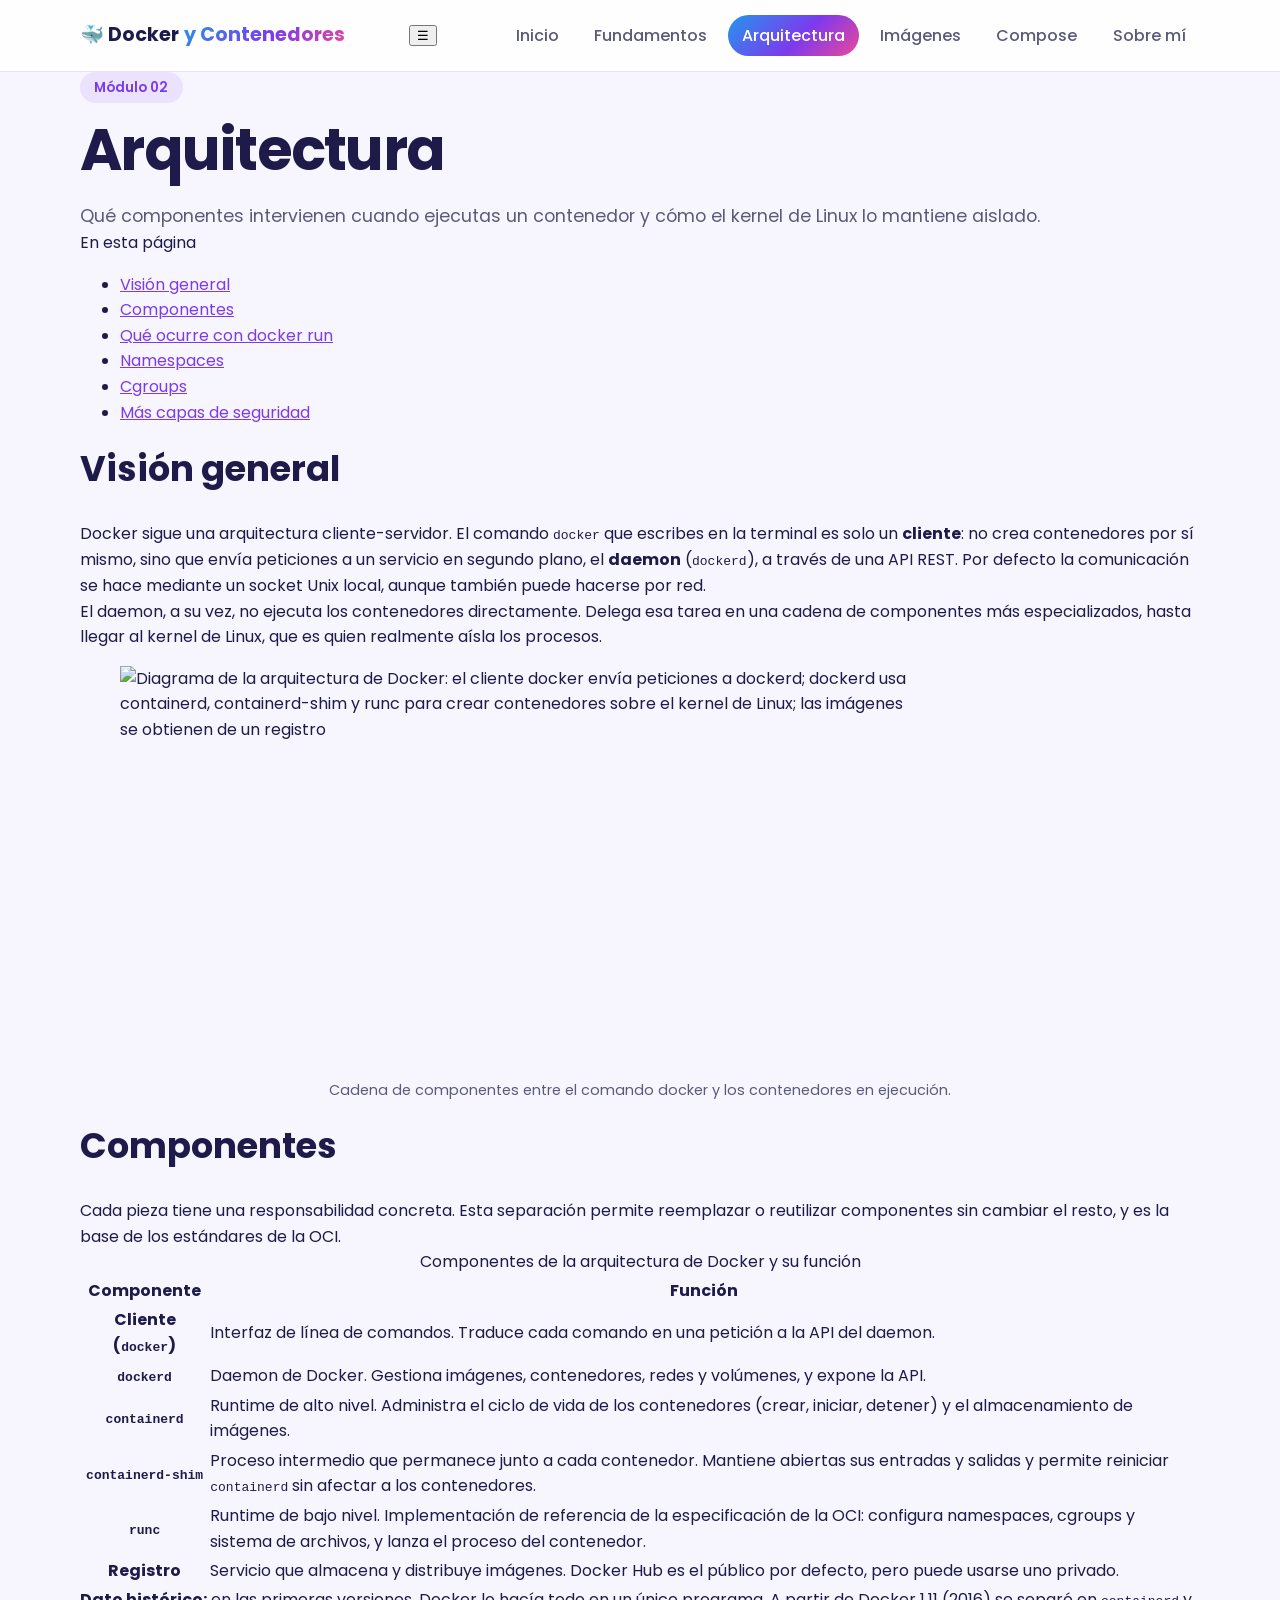
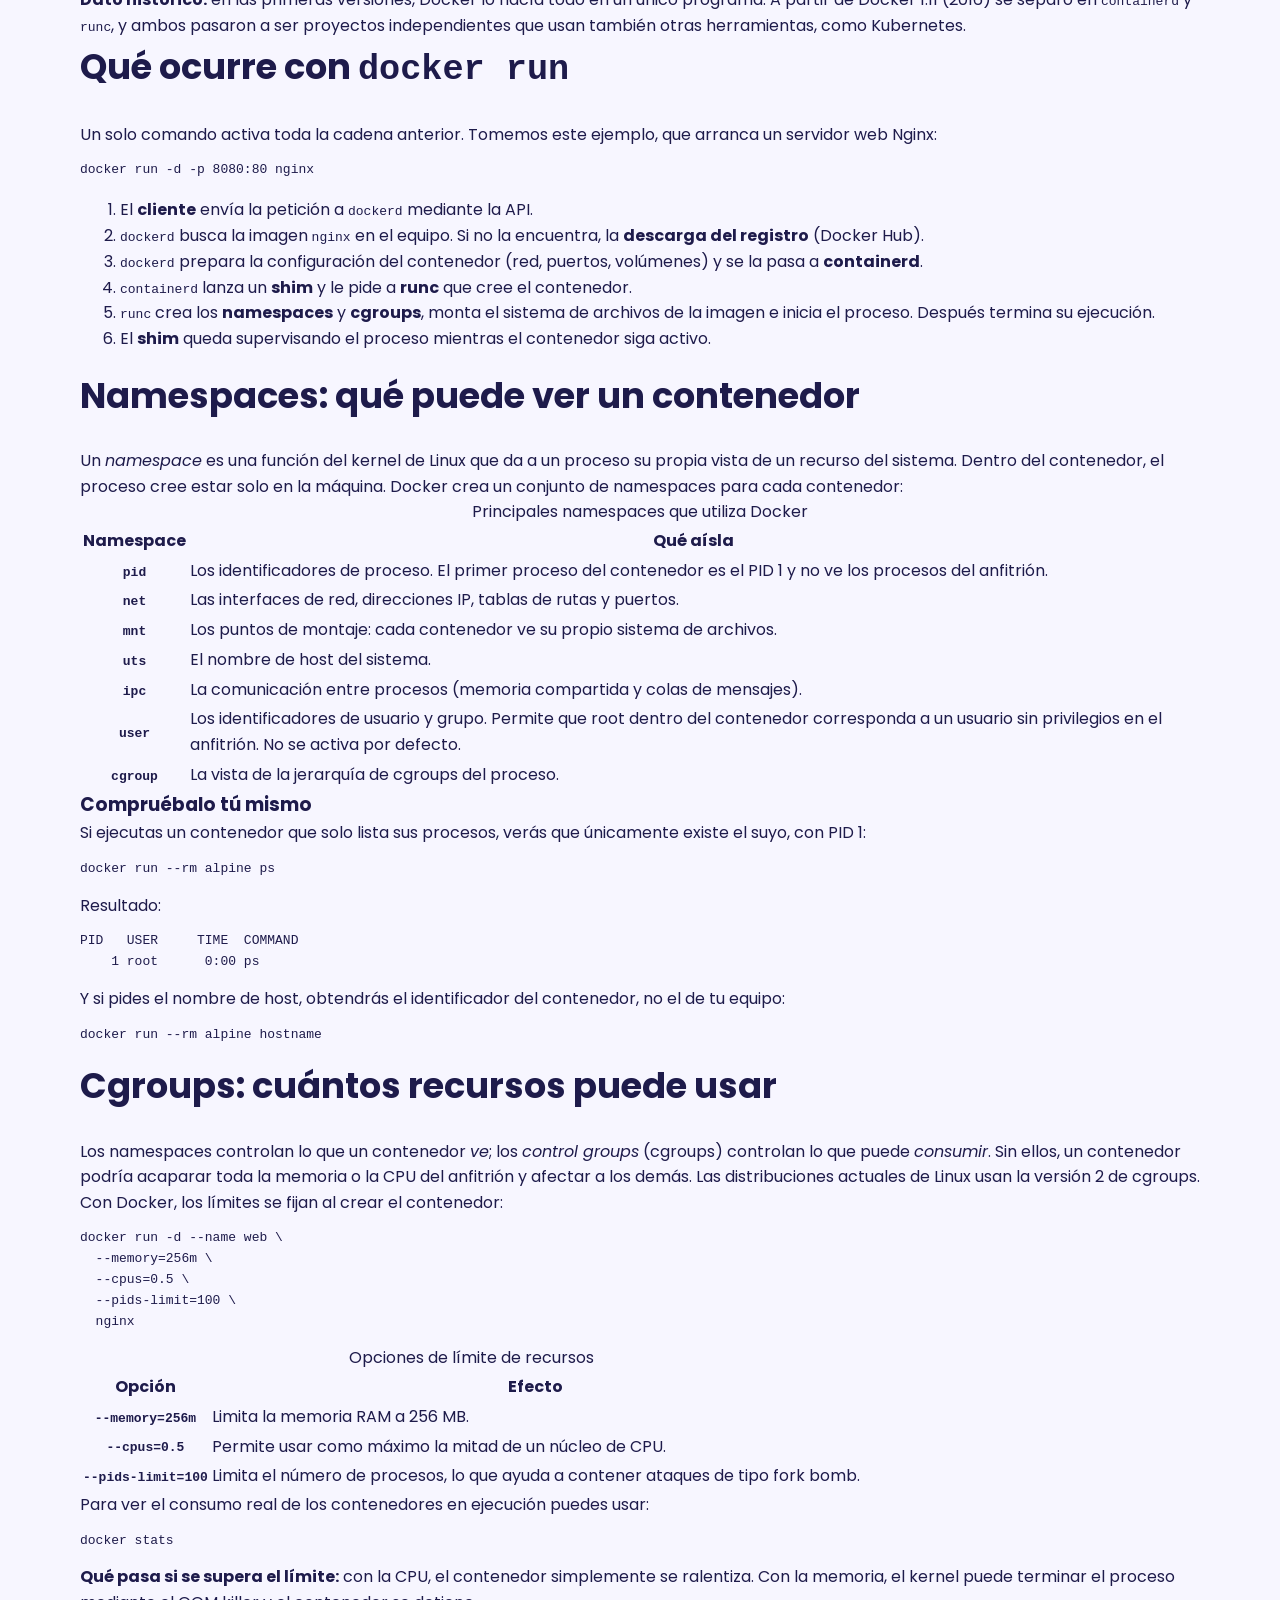
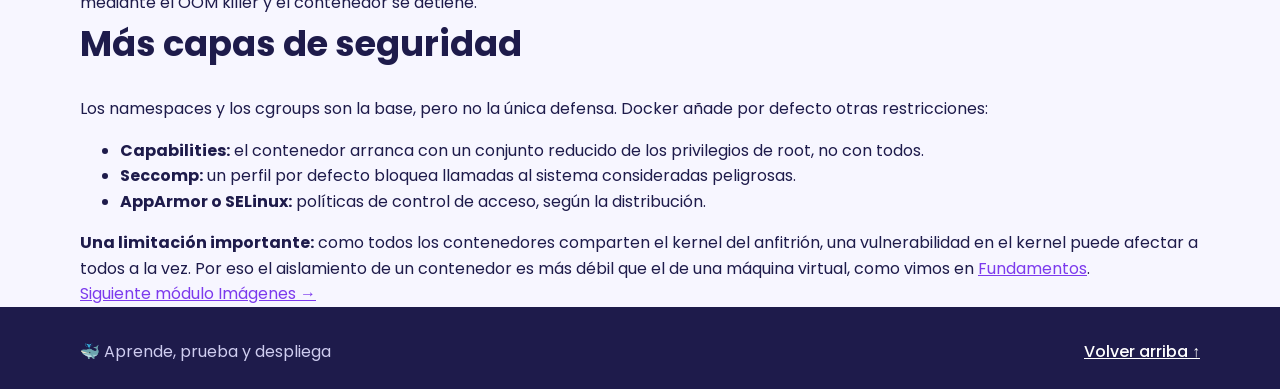
==== arquitectura.html @ 5cb53ce5 "Añadida la pagina de Arquitectura junto con su diagrama de referencia." ====
<!DOCTYPE html>
<html lang="es">
<head>
    <meta charset="UTF-8">
    <meta name="viewport" content="width=device-width, initial-scale=1.0">
    <meta name="description" content="Cómo está construido Docker: cliente, dockerd, containerd, runc, namespaces y cgroups.">
    <title>Arquitectura | Docker y Contenedores</title>
    <link rel="preconnect" href="https://fonts.googleapis.com">
    <link rel="preconnect" href="https://fonts.gstatic.com" crossorigin>
    <link href="https://fonts.googleapis.com/css2?family=Poppins:wght@400;500;600;700&display=swap" rel="stylesheet">
    <link rel="stylesheet" href="css/estilos.css">
</head>
<body>
    <a class="skip-link" href="#contenido">Saltar al contenido</a>

    <header class="site-header">
        <div class="container header-layout">
            <a class="brand" href="index.html">🐳 Docker<span>y Contenedores</span></a>
                 <button class="menu-toggle" type="button" aria-label="Abrir menú" aria-expanded="false" aria-controls="nav-principal">☰</button>
            <nav id="nav-principal" aria-label="Navegación principal">
                <ul class="nav-list">
                    <li><a href="index.html">Inicio</a></li>
                    <li><a href="fundamentos.html">Fundamentos</a></li>
                    <li><a href="arquitectura.html" class="activo" aria-current="page">Arquitectura</a></li>
                    <li><a href="imagenes.html">Imágenes</a></li>
                    <li><a href="compose.html">Compose</a></li>
                    <li><a href="creador.html">Sobre mí</a></li>
                </ul>
            </nav>
        </div>
    </header>

    <main id="contenido" class="container">
        <section class="page-intro">
            <p class="eyebrow">Módulo 02</p>
            <h1>Arquitectura</h1>
            <p class="lead">Qué componentes intervienen cuando ejecutas un contenedor y cómo el kernel de Linux lo mantiene aislado.</p>
        </section>

        <div class="page-layout">

            <aside class="toc">
                <nav aria-label="Contenido de esta página">
                    <p class="toc-titulo">En esta página</p>
                    <ul>
                        <li><a href="#vision-general">Visión general</a></li>
                        <li><a href="#componentes">Componentes</a></li>
                        <li><a href="#docker-run">Qué ocurre con docker run</a></li>
                        <li><a href="#namespaces">Namespaces</a></li>
                        <li><a href="#cgroups">Cgroups</a></li>
                        <li><a href="#mas-capas">Más capas de seguridad</a></li>
                    </ul>
                </nav>
            </aside>

            <div class="contenido-pagina">

                <section id="vision-general">
                    <h2>Visión general</h2>
                    <p>Docker sigue una arquitectura cliente-servidor. El comando <code>docker</code> que escribes en la terminal es solo un <strong>cliente</strong>: no crea contenedores por sí mismo, sino que envía peticiones a un servicio en segundo plano, el <strong>daemon</strong> (<code>dockerd</code>), a través de una API REST. Por defecto la comunicación se hace mediante un socket Unix local, aunque también puede hacerse por red.</p>
                    <p>El daemon, a su vez, no ejecuta los contenedores directamente. Delega esa tarea en una cadena de componentes más especializados, hasta llegar al kernel de Linux, que es quien realmente aísla los procesos.</p>

                    <figure class="figura">
                        <img src="img/arquitectura-docker.svg" alt="Diagrama de la arquitectura de Docker: el cliente docker envía peticiones a dockerd; dockerd usa containerd, containerd-shim y runc para crear contenedores sobre el kernel de Linux; las imágenes se obtienen de un registro" width="800" height="400">
                        <figcaption>Cadena de componentes entre el comando docker y los contenedores en ejecución.</figcaption>
                    </figure>
                </section>

                <section id="componentes">
                    <h2>Componentes</h2>
                    <p>Cada pieza tiene una responsabilidad concreta. Esta separación permite reemplazar o reutilizar componentes sin cambiar el resto, y es la base de los estándares de la OCI.</p>

                    <div class="tabla-scroll">
                        <table>
                            <caption>Componentes de la arquitectura de Docker y su función</caption>
                            <thead>
                                <tr>
                                    <th scope="col">Componente</th>
                                    <th scope="col">Función</th>
                                </tr>
                            </thead>
                            <tbody>
                                <tr>
                                    <th scope="row">Cliente (<code>docker</code>)</th>
                                    <td>Interfaz de línea de comandos. Traduce cada comando en una petición a la API del daemon.</td>
                                </tr>
                                <tr>
                                    <th scope="row"><code>dockerd</code></th>
                                    <td>Daemon de Docker. Gestiona imágenes, contenedores, redes y volúmenes, y expone la API.</td>
                                </tr>
                                <tr>
                                    <th scope="row"><code>containerd</code></th>
                                    <td>Runtime de alto nivel. Administra el ciclo de vida de los contenedores (crear, iniciar, detener) y el almacenamiento de imágenes.</td>
                                </tr>
                                <tr>
                                    <th scope="row"><code>containerd-shim</code></th>
                                    <td>Proceso intermedio que permanece junto a cada contenedor. Mantiene abiertas sus entradas y salidas y permite reiniciar <code>containerd</code> sin afectar a los contenedores.</td>
                                </tr>
                                <tr>
                                    <th scope="row"><code>runc</code></th>
                                    <td>Runtime de bajo nivel. Implementación de referencia de la especificación de la OCI: configura namespaces, cgroups y sistema de archivos, y lanza el proceso del contenedor.</td>
                                </tr>
                                <tr>
                                    <th scope="row">Registro</th>
                                    <td>Servicio que almacena y distribuye imágenes. Docker Hub es el público por defecto, pero puede usarse uno privado.</td>
                                </tr>
                            </tbody>
                        </table>
                    </div>

                    <div class="nota">
                        <strong>Dato histórico:</strong> en las primeras versiones, Docker lo hacía todo en un único programa. A partir de Docker 1.11 (2016) se separó en <code>containerd</code> y <code>runc</code>, y ambos pasaron a ser proyectos independientes que usan también otras herramientas, como Kubernetes.
                    </div>
                </section>

                <section id="docker-run">
                    <h2>Qué ocurre con <code>docker run</code></h2>
                    <p>Un solo comando activa toda la cadena anterior. Tomemos este ejemplo, que arranca un servidor web Nginx:</p>

<pre><code>docker run -d -p 8080:80 nginx</code></pre>

                    <ol class="pasos">
                        <li>El <strong>cliente</strong> envía la petición a <code>dockerd</code> mediante la API.</li>
                        <li><code>dockerd</code> busca la imagen <code>nginx</code> en el equipo. Si no la encuentra, la <strong>descarga del registro</strong> (Docker Hub).</li>
                        <li><code>dockerd</code> prepara la configuración del contenedor (red, puertos, volúmenes) y se la pasa a <strong>containerd</strong>.</li>
                        <li><code>containerd</code> lanza un <strong>shim</strong> y le pide a <strong>runc</strong> que cree el contenedor.</li>
                        <li><code>runc</code> crea los <strong>namespaces</strong> y <strong>cgroups</strong>, monta el sistema de archivos de la imagen e inicia el proceso. Después termina su ejecución.</li>
                        <li>El <strong>shim</strong> queda supervisando el proceso mientras el contenedor siga activo.</li>
                    </ol>
                </section>

                <section id="namespaces">
                    <h2>Namespaces: qué puede ver un contenedor</h2>
                    <p>Un <em>namespace</em> es una función del kernel de Linux que da a un proceso su propia vista de un recurso del sistema. Dentro del contenedor, el proceso cree estar solo en la máquina. Docker crea un conjunto de namespaces para cada contenedor:</p>

                    <div class="tabla-scroll">
                        <table>
                            <caption>Principales namespaces que utiliza Docker</caption>
                            <thead>
                                <tr>
                                    <th scope="col">Namespace</th>
                                    <th scope="col">Qué aísla</th>
                                </tr>
                            </thead>
                            <tbody>
                                <tr>
                                    <th scope="row"><code>pid</code></th>
                                    <td>Los identificadores de proceso. El primer proceso del contenedor es el PID 1 y no ve los procesos del anfitrión.</td>
                                </tr>
                                <tr>
                                    <th scope="row"><code>net</code></th>
                                    <td>Las interfaces de red, direcciones IP, tablas de rutas y puertos.</td>
                                </tr>
                                <tr>
                                    <th scope="row"><code>mnt</code></th>
                                    <td>Los puntos de montaje: cada contenedor ve su propio sistema de archivos.</td>
                                </tr>
                                <tr>
                                    <th scope="row"><code>uts</code></th>
                                    <td>El nombre de host del sistema.</td>
                                </tr>
                                <tr>
                                    <th scope="row"><code>ipc</code></th>
                                    <td>La comunicación entre procesos (memoria compartida y colas de mensajes).</td>
                                </tr>
                                <tr>
                                    <th scope="row"><code>user</code></th>
                                    <td>Los identificadores de usuario y grupo. Permite que root dentro del contenedor corresponda a un usuario sin privilegios en el anfitrión. No se activa por defecto.</td>
                                </tr>
                                <tr>
                                    <th scope="row"><code>cgroup</code></th>
                                    <td>La vista de la jerarquía de cgroups del proceso.</td>
                                </tr>
                            </tbody>
                        </table>
                    </div>

                    <h3 class="subtitulo">Compruébalo tú mismo</h3>
                    <p>Si ejecutas un contenedor que solo lista sus procesos, verás que únicamente existe el suyo, con PID 1:</p>

<pre><code>docker run --rm alpine ps</code></pre>

<p class="resultado-etiqueta">Resultado:</p>

<pre class="salida"><code>PID   USER     TIME  COMMAND
    1 root      0:00 ps</code></pre>

                    <p>Y si pides el nombre de host, obtendrás el identificador del contenedor, no el de tu equipo:</p>

<pre><code>docker run --rm alpine hostname</code></pre>
                </section>

                <section id="cgroups">
                    <h2>Cgroups: cuántos recursos puede usar</h2>
                    <p>Los namespaces controlan lo que un contenedor <em>ve</em>; los <em>control groups</em> (cgroups) controlan lo que puede <em>consumir</em>. Sin ellos, un contenedor podría acaparar toda la memoria o la CPU del anfitrión y afectar a los demás. Las distribuciones actuales de Linux usan la versión 2 de cgroups.</p>
                    <p>Con Docker, los límites se fijan al crear el contenedor:</p>

<pre><code>docker run -d --name web \
  --memory=256m \
  --cpus=0.5 \
  --pids-limit=100 \
  nginx</code></pre>

                    <div class="tabla-scroll">
                        <table>
                            <caption>Opciones de límite de recursos</caption>
                            <thead>
                                <tr>
                                    <th scope="col">Opción</th>
                                    <th scope="col">Efecto</th>
                                </tr>
                            </thead>
                            <tbody>
                                <tr>
                                    <th scope="row"><code>--memory=256m</code></th>
                                    <td>Limita la memoria RAM a 256 MB.</td>
                                </tr>
                                <tr>
                                    <th scope="row"><code>--cpus=0.5</code></th>
                                    <td>Permite usar como máximo la mitad de un núcleo de CPU.</td>
                                </tr>
                                <tr>
                                    <th scope="row"><code>--pids-limit=100</code></th>
                                    <td>Limita el número de procesos, lo que ayuda a contener ataques de tipo fork bomb.</td>
                                </tr>
                            </tbody>
                        </table>
                    </div>

                    <p>Para ver el consumo real de los contenedores en ejecución puedes usar:</p>

<pre><code>docker stats</code></pre>

                    <div class="nota">
                        <strong>Qué pasa si se supera el límite:</strong> con la CPU, el contenedor simplemente se ralentiza. Con la memoria, el kernel puede terminar el proceso mediante el OOM killer y el contenedor se detiene.
                    </div>
                </section>

                <section id="mas-capas">
                    <h2>Más capas de seguridad</h2>
                    <p>Los namespaces y los cgroups son la base, pero no la única defensa. Docker añade por defecto otras restricciones:</p>
                    <ul class="lista">
                        <li><strong>Capabilities:</strong> el contenedor arranca con un conjunto reducido de los privilegios de root, no con todos.</li>
                        <li><strong>Seccomp:</strong> un perfil por defecto bloquea llamadas al sistema consideradas peligrosas.</li>
                        <li><strong>AppArmor o SELinux:</strong> políticas de control de acceso, según la distribución.</li>
                    </ul>
                    <div class="nota">
                        <strong>Una limitación importante:</strong> como todos los contenedores comparten el kernel del anfitrión, una vulnerabilidad en el kernel puede afectar a todos a la vez. Por eso el aislamiento de un contenedor es más débil que el de una máquina virtual, como vimos en <a href="fundamentos.html#contenedores-vs-vm">Fundamentos</a>.
                    </div>
                </section>

                <a class="pagina-siguiente" href="imagenes.html">
                    <span>Siguiente módulo</span>
                    Imágenes →
                </a>

            </div>
        </div>
    </main>

    <footer class="site-footer">
        <div class="container footer-layout">
            <p>🐳 Aprende, prueba y despliega</p>
            <a href="#contenido">Volver arriba ↑</a>
        </div>
    </footer>
<script src="js/script.js" defer></script>
</body>
</html>
---- css/estilos.css ----
/* VARIABLES (paleta utlizada)*/
:root {
    --azul: #2496ED;
    --morado: #7C3AED;
    --rosa: #EC4899;
    --texto: #1e1b4b;
    --texto-suave: #5b5a7a;
    --fondo: #f7f6ff;
    --blanco: #ffffff;

    --degradado: linear-gradient(135deg, var(--azul), var(--morado) 55%, var(--rosa));
    --alto-header: 4.5rem;
}

/* ===== 2. RESET Y BASE ===== */
* {
    box-sizing: border-box;
}

body {
    margin: 0;
    padding-top: var(--alto-header);
    font-family: 'Poppins', sans-serif;
    color: var(--texto);
    background: var(--fondo);
    line-height: 1.6;
}

h1, h2, h3, p {
    margin: 0;
}

img {
    display: block;
    max-width: 100%;
    height: auto;
}

a {
    color: var(--morado);
}

/* Contenedor centrado reutilizable */
.container {
    width: min(70rem, 100% - 2rem);
    margin-inline: auto;
}

/* Enlace de accesibilidad: solo aparece al usar el teclado */
.skip-link {
    position: absolute;
    left: 1rem;
    top: -4rem;
    padding: 0.5rem 1rem;
    background: var(--texto);
    color: var(--blanco);
    border-radius: 0.5rem;
    z-index: 200;
}
.skip-link:focus {
    top: 0.5rem;
}

/* ===== 3. HEADER FIJO ===== */
.site-header {
    position: fixed;
    top: 0;
    left: 0;
    right: 0;
    height: var(--alto-header);
    background: rgba(255, 255, 255, 0.85);
    backdrop-filter: blur(10px);
    border-bottom: 1px solid rgba(124, 58, 237, 0.15);
    z-index: 100;
}

.header-layout {
    display: flex;
    justify-content: space-between;
    align-items: center;
    height: 100%;
}

.brand {
    font-weight: 700;
    font-size: 1.2rem;
    color: var(--texto);
    text-decoration: none;
}
.brand span {
    margin-left: 0.3rem;
    background: var(--degradado);
    -webkit-background-clip: text;
    background-clip: text;
    color: transparent;
}

/* ===== 4. NAVEGACIÓN ===== */
.nav-list {
    display: flex;
    gap: 0.4rem;
    margin: 0;
    padding: 0;
    list-style: none;
}

.nav-list a {
    display: block;
    padding: 0.5rem 0.9rem;
    border-radius: 2rem;
    color: var(--texto-suave);
    font-weight: 500;
    text-decoration: none;
    transition: background 0.2s, color 0.2s;
}

.nav-list a:hover {
    background: rgba(124, 58, 237, 0.1);
    color: var(--morado);
}

/* Página actual */
.nav-list a.activo {
    background: var(--degradado);
    color: var(--blanco);
}

/* Foco visible para quien navega con teclado */
a:focus-visible {
    outline: 3px solid var(--azul);
    outline-offset: 3px;
}
/* ===== 5. HERO ===== */
.hero {
    display: flex;
    flex-wrap: wrap;
    align-items: center;
    gap: 3rem;
    padding-block: 4rem;
}

.hero > div {
    flex: 1 1 22rem;
}

.hero figure {
    flex: 1 1 24rem;
    margin: 0;
}

.hero img {
    width: 100%;
    border-radius: 1.5rem;
    box-shadow: 0 1.5rem 3rem rgba(124, 58, 237, 0.25);
}

figcaption {
    margin-top: 0.8rem;
    font-size: 0.9rem;
    color: var(--texto-suave);
    text-align: center;
}

.eyebrow {
    display: inline-block;
    margin-bottom: 1rem;
    padding: 0.3rem 0.9rem;
    border-radius: 2rem;
    background: rgba(124, 58, 237, 0.1);
    color: var(--morado);
    font-size: 0.85rem;
    font-weight: 600;
}

h1 {
    font-size: clamp(2.2rem, 5vw, 3.6rem);
    line-height: 1.1;
    letter-spacing: -0.03em;
}

.lead {
    margin-top: 1.2rem;
    font-size: 1.1rem;
    color: var(--texto-suave);
}

/* ===== 6. BOTÓN ===== */
.button {
    display: inline-block;
    margin-top: 2rem;
    padding: 0.9rem 1.8rem;
    border-radius: 3rem;
    background: var(--degradado);
    color: var(--blanco);
    font-weight: 600;
    text-decoration: none;
    box-shadow: 0 0.6rem 1.5rem rgba(124, 58, 237, 0.35);
    transition: transform 0.2s, box-shadow 0.2s;
}

.button:hover {
    transform: translateY(-3px);
    box-shadow: 0 1rem 2rem rgba(124, 58, 237, 0.45);
}

/* ===== 7. TARJETAS ===== */
main > section + section {
    padding-bottom: 4rem;
}

h2 {
    font-size: clamp(1.6rem, 3vw, 2.2rem);
    margin-bottom: 1.5rem;
}

.card-list {
    display: flex;
    flex-wrap: wrap;
    gap: 1.5rem;
}

.card {
    flex: 1 1 15rem;
    padding: 1.8rem;
    background: var(--blanco);
    border-radius: 1.2rem;
    border-top: 5px solid var(--azul);
    box-shadow: 0 0.5rem 1.5rem rgba(30, 27, 75, 0.08);
    transition: transform 0.2s, box-shadow 0.2s;
}

.card:nth-child(2) { border-top-color: var(--morado); }
.card:nth-child(3) { border-top-color: var(--rosa); }

.card:hover {
    transform: translateY(-6px);
    box-shadow: 0 1rem 2rem rgba(30, 27, 75, 0.15);
}

.card h3 {
    margin-bottom: 0.6rem;
    font-size: 1.3rem;
}

.card p {
    margin-bottom: 1rem;
    color: var(--texto-suave);
}

.card a {
    font-weight: 600;
    text-decoration: none;
}

.card a:hover {
    text-decoration: underline;
}

/* ===== 8. FOOTER ===== */
.site-footer {
    padding-block: 2rem;
    background: var(--texto);
    color: #cfcdf0;
}

.footer-layout {
    display: flex;
    flex-wrap: wrap;
    justify-content: space-between;
    align-items: center;
    gap: 1rem;
}

.site-footer a {
    color: var(--blanco);
    font-weight: 500;
}
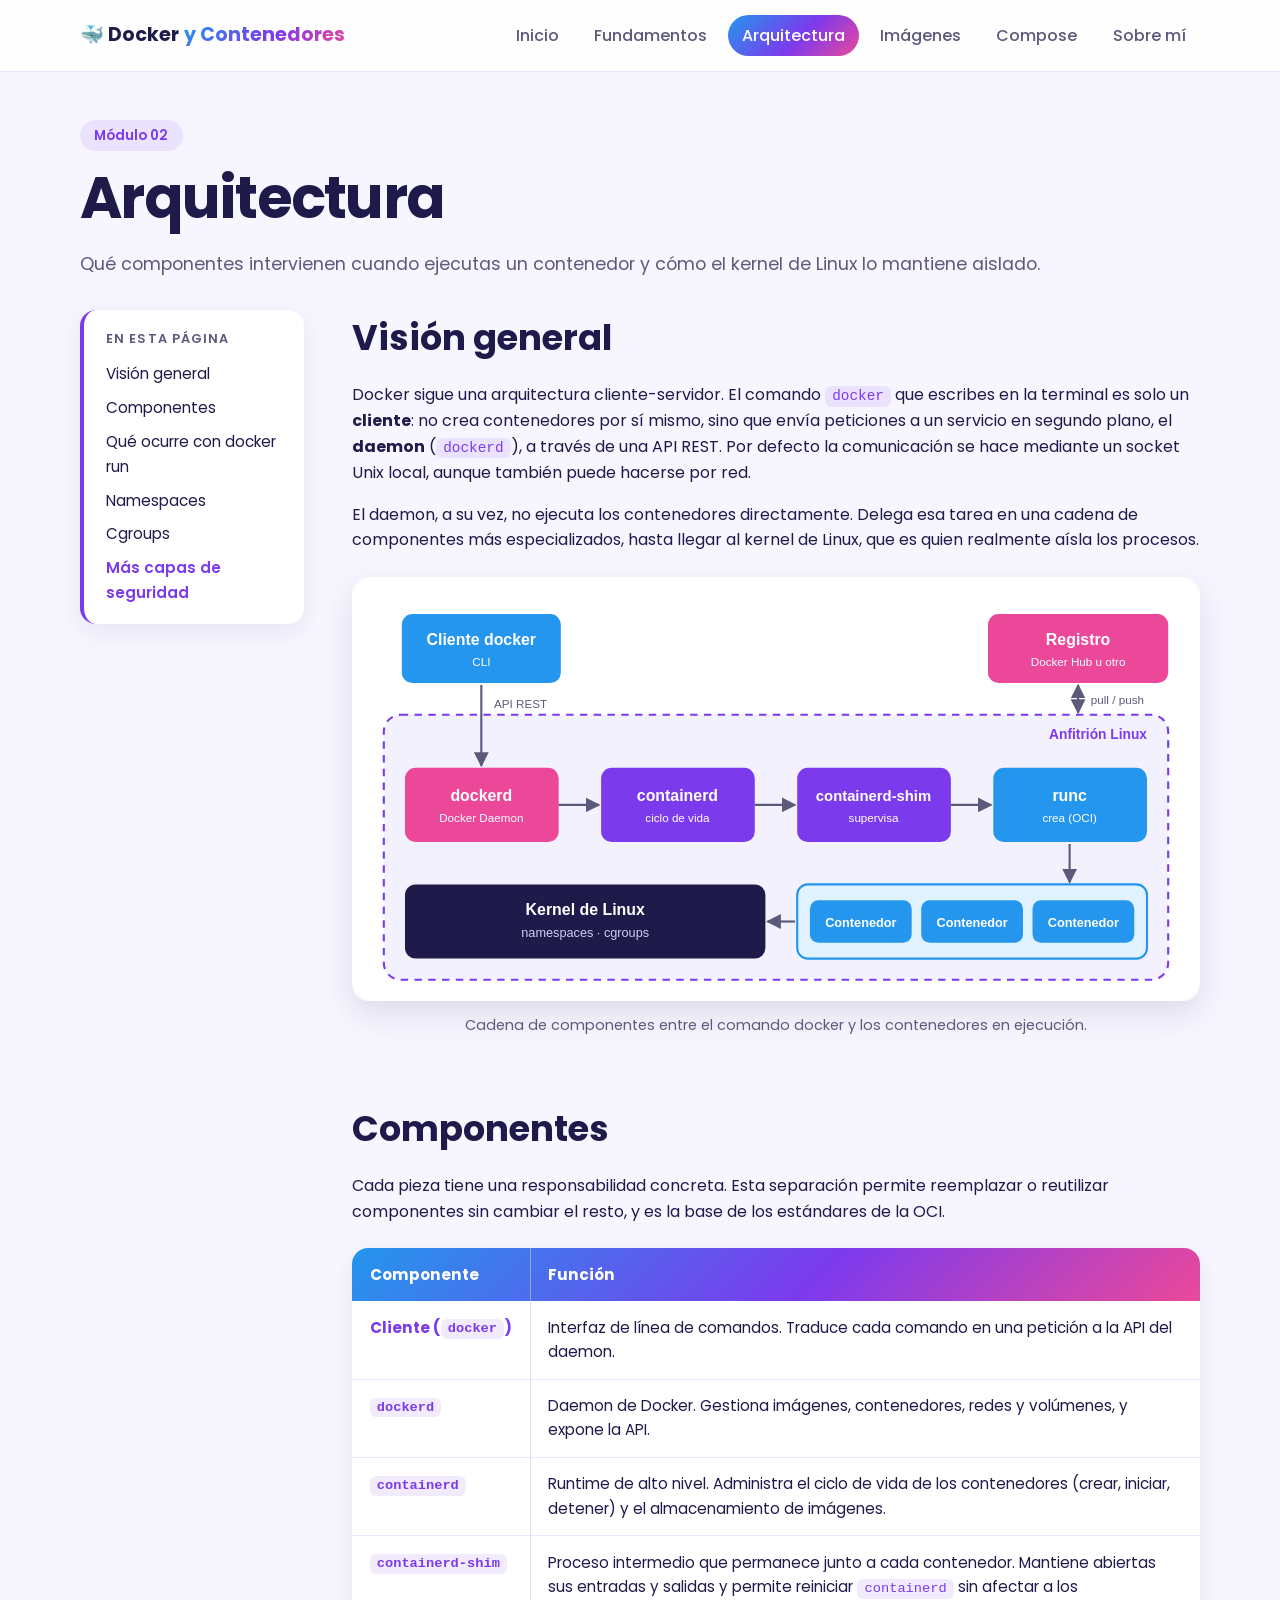
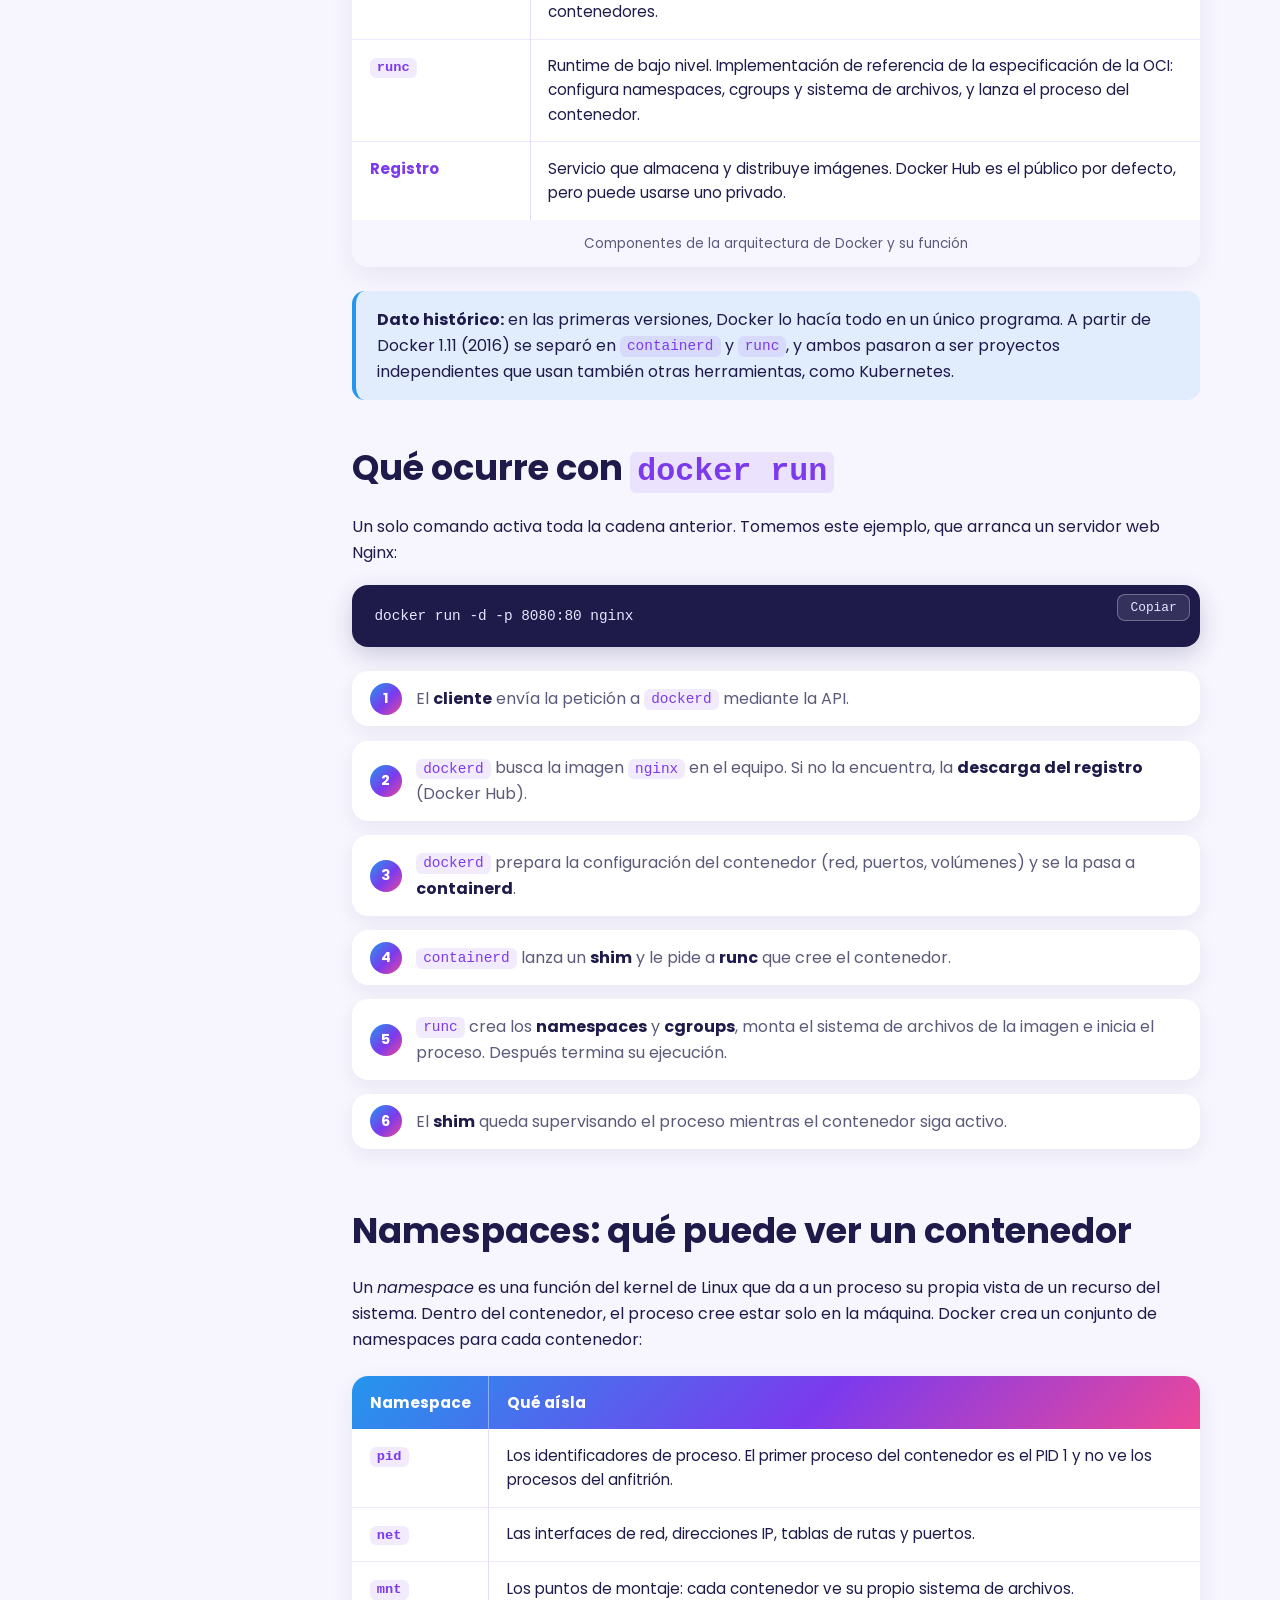
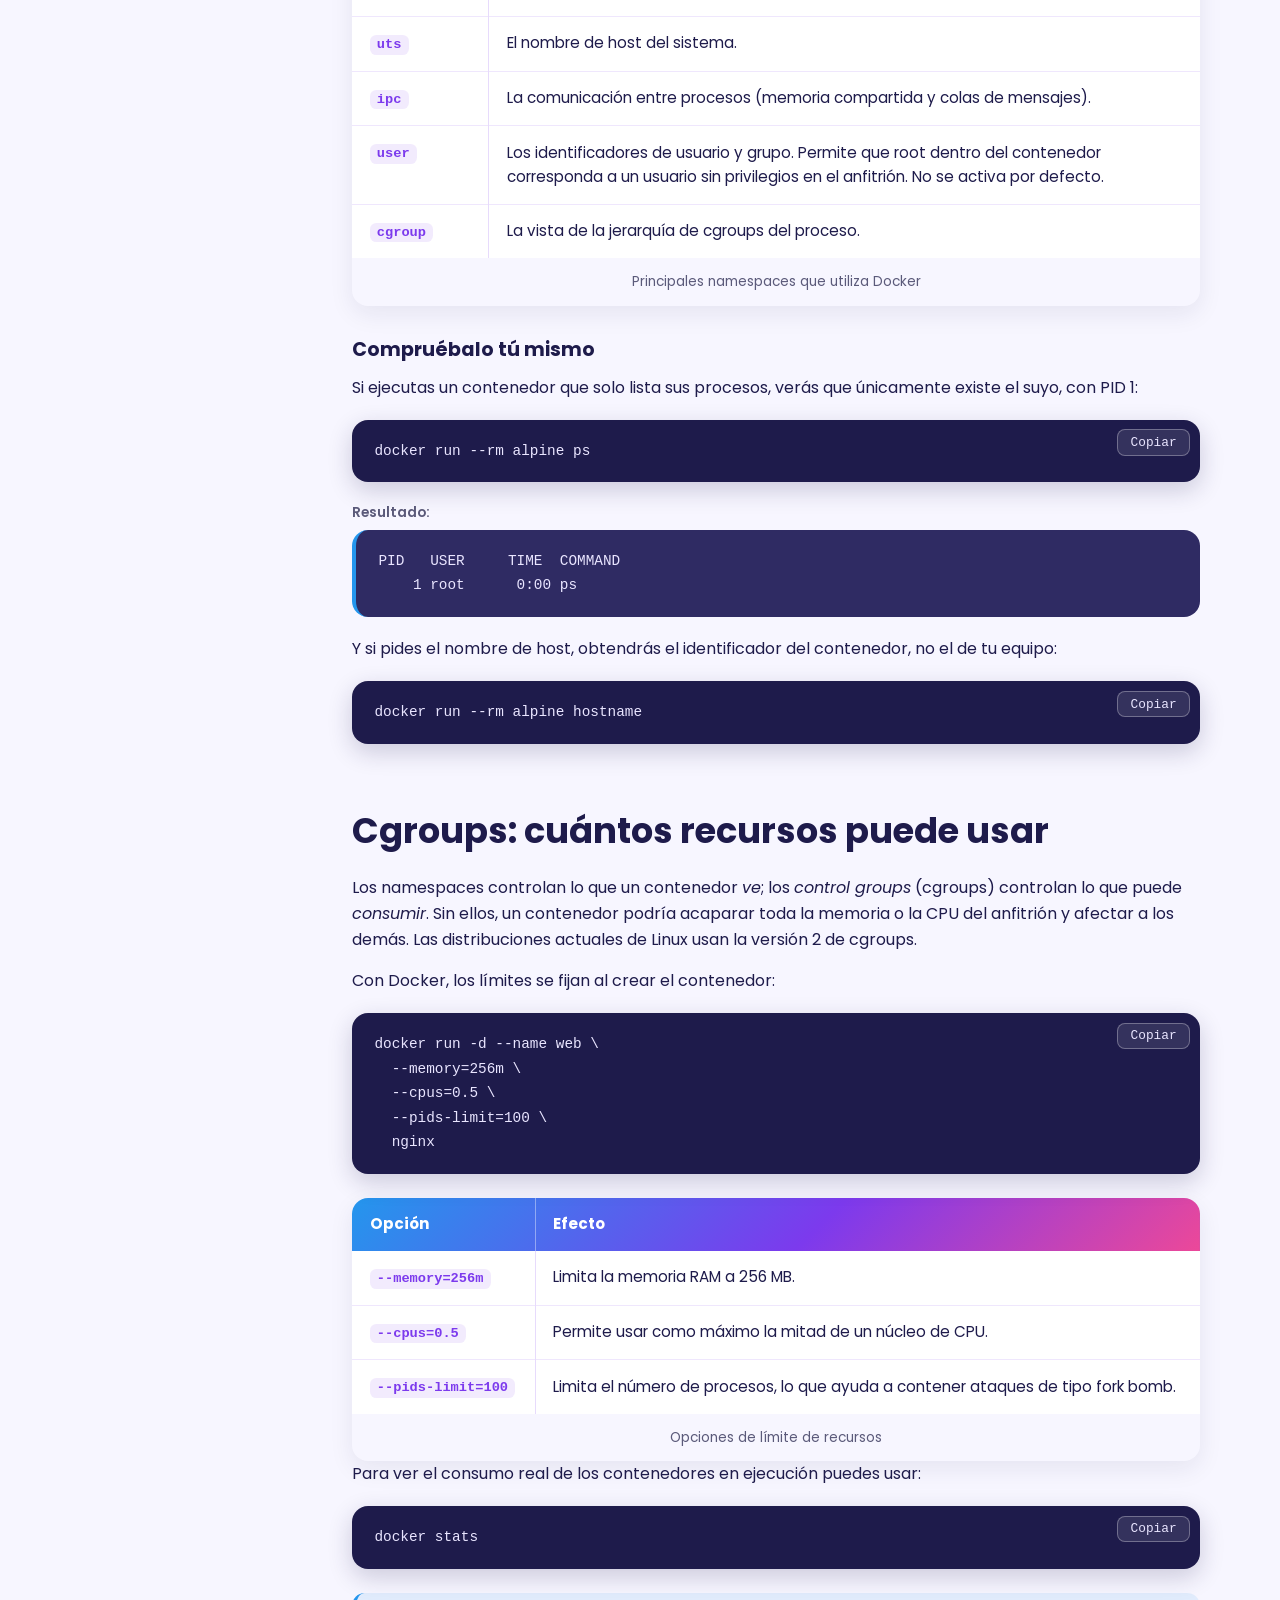
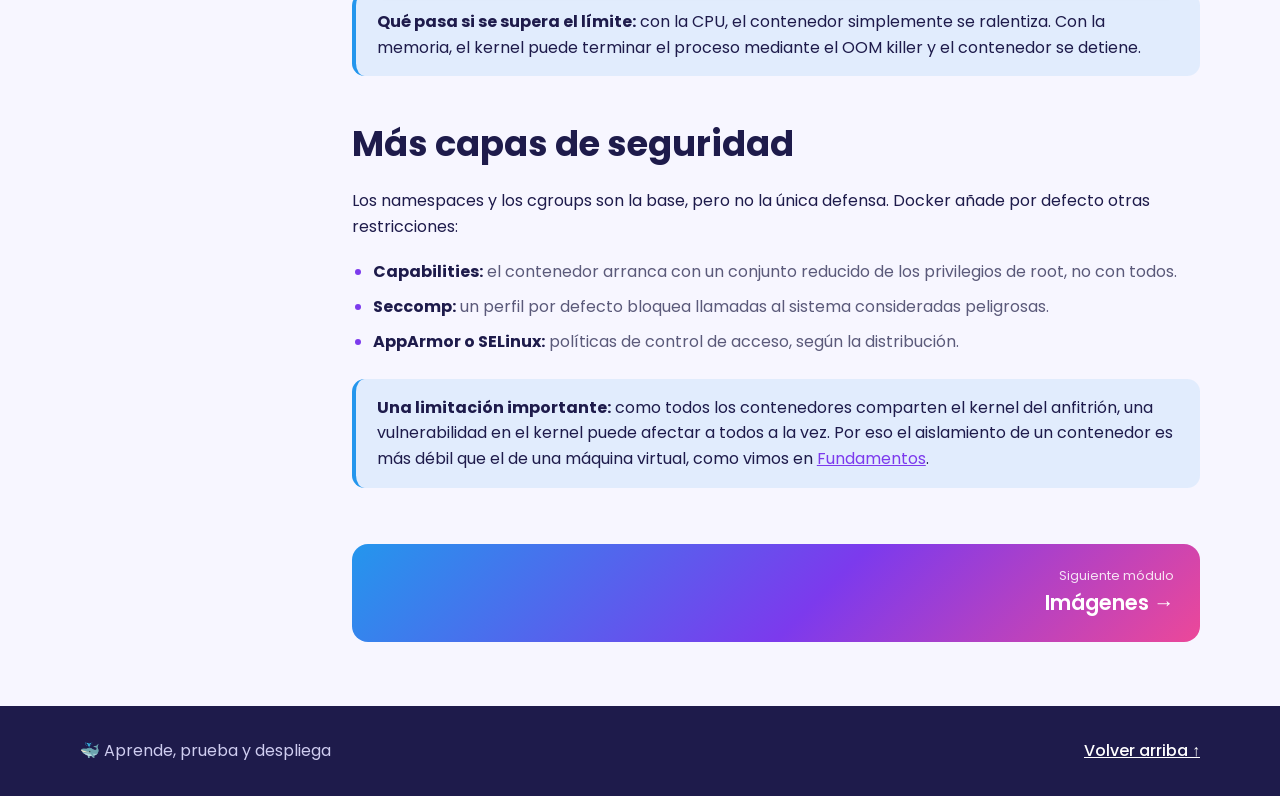
==== commit ba64c34a: "Formateado arquitectura.html" ====
--- a/arquitectura.html
+++ b/arquitectura.html
@@ -1,22 +1,26 @@
 <!DOCTYPE html>
 <html lang="es">
+
 <head>
     <meta charset="UTF-8">
     <meta name="viewport" content="width=device-width, initial-scale=1.0">
-    <meta name="description" content="Cómo está construido Docker: cliente, dockerd, containerd, runc, namespaces y cgroups.">
+    <meta name="description"
+        content="Cómo está construido Docker: cliente, dockerd, containerd, runc, namespaces y cgroups.">
     <title>Arquitectura | Docker y Contenedores</title>
     <link rel="preconnect" href="https://fonts.googleapis.com">
     <link rel="preconnect" href="https://fonts.gstatic.com" crossorigin>
     <link href="https://fonts.googleapis.com/css2?family=Poppins:wght@400;500;600;700&display=swap" rel="stylesheet">
     <link rel="stylesheet" href="css/estilos.css">
 </head>
+
 <body>
     <a class="skip-link" href="#contenido">Saltar al contenido</a>
 
     <header class="site-header">
         <div class="container header-layout">
             <a class="brand" href="index.html">🐳 Docker<span>y Contenedores</span></a>
-                 <button class="menu-toggle" type="button" aria-label="Abrir menú" aria-expanded="false" aria-controls="nav-principal">☰</button>
+            <button class="menu-toggle" type="button" aria-label="Abrir menú" aria-expanded="false"
+                aria-controls="nav-principal">☰</button>
             <nav id="nav-principal" aria-label="Navegación principal">
                 <ul class="nav-list">
                     <li><a href="index.html">Inicio</a></li>
@@ -34,7 +38,8 @@
         <section class="page-intro">
             <p class="eyebrow">Módulo 02</p>
             <h1>Arquitectura</h1>
-            <p class="lead">Qué componentes intervienen cuando ejecutas un contenedor y cómo el kernel de Linux lo mantiene aislado.</p>
+            <p class="lead">Qué componentes intervienen cuando ejecutas un contenedor y cómo el kernel de Linux lo
+                mantiene aislado.</p>
         </section>
 
         <div class="page-layout">
@@ -57,18 +62,28 @@
 
                 <section id="vision-general">
                     <h2>Visión general</h2>
-                    <p>Docker sigue una arquitectura cliente-servidor. El comando <code>docker</code> que escribes en la terminal es solo un <strong>cliente</strong>: no crea contenedores por sí mismo, sino que envía peticiones a un servicio en segundo plano, el <strong>daemon</strong> (<code>dockerd</code>), a través de una API REST. Por defecto la comunicación se hace mediante un socket Unix local, aunque también puede hacerse por red.</p>
-                    <p>El daemon, a su vez, no ejecuta los contenedores directamente. Delega esa tarea en una cadena de componentes más especializados, hasta llegar al kernel de Linux, que es quien realmente aísla los procesos.</p>
+                    <p>Docker sigue una arquitectura cliente-servidor. El comando <code>docker</code> que escribes en la
+                        terminal es solo un <strong>cliente</strong>: no crea contenedores por sí mismo, sino que envía
+                        peticiones a un servicio en segundo plano, el <strong>daemon</strong> (<code>dockerd</code>), a
+                        través de una API REST. Por defecto la comunicación se hace mediante un socket Unix local,
+                        aunque también puede hacerse por red.</p>
+                    <p>El daemon, a su vez, no ejecuta los contenedores directamente. Delega esa tarea en una cadena de
+                        componentes más especializados, hasta llegar al kernel de Linux, que es quien realmente aísla
+                        los procesos.</p>
 
                     <figure class="figura">
-                        <img src="img/arquitectura-docker.svg" alt="Diagrama de la arquitectura de Docker: el cliente docker envía peticiones a dockerd; dockerd usa containerd, containerd-shim y runc para crear contenedores sobre el kernel de Linux; las imágenes se obtienen de un registro" width="800" height="400">
-                        <figcaption>Cadena de componentes entre el comando docker y los contenedores en ejecución.</figcaption>
+                        <img src="img/arquitectura-docker.svg"
+                            alt="Diagrama de la arquitectura de Docker: el cliente docker envía peticiones a dockerd; dockerd usa containerd, containerd-shim y runc para crear contenedores sobre el kernel de Linux; las imágenes se obtienen de un registro"
+                            width="800" height="400">
+                        <figcaption>Cadena de componentes entre el comando docker y los contenedores en ejecución.
+                        </figcaption>
                     </figure>
                 </section>
 
                 <section id="componentes">
                     <h2>Componentes</h2>
-                    <p>Cada pieza tiene una responsabilidad concreta. Esta separación permite reemplazar o reutilizar componentes sin cambiar el resto, y es la base de los estándares de la OCI.</p>
+                    <p>Cada pieza tiene una responsabilidad concreta. Esta separación permite reemplazar o reutilizar
+                        componentes sin cambiar el resto, y es la base de los estándares de la OCI.</p>
 
                     <div class="tabla-scroll">
                         <table>
@@ -82,56 +97,75 @@
                             <tbody>
                                 <tr>
                                     <th scope="row">Cliente (<code>docker</code>)</th>
-                                    <td>Interfaz de línea de comandos. Traduce cada comando en una petición a la API del daemon.</td>
+                                    <td>Interfaz de línea de comandos. Traduce cada comando en una petición a la API del
+                                        daemon.</td>
                                 </tr>
                                 <tr>
                                     <th scope="row"><code>dockerd</code></th>
-                                    <td>Daemon de Docker. Gestiona imágenes, contenedores, redes y volúmenes, y expone la API.</td>
+                                    <td>Daemon de Docker. Gestiona imágenes, contenedores, redes y volúmenes, y expone
+                                        la API.</td>
                                 </tr>
                                 <tr>
                                     <th scope="row"><code>containerd</code></th>
-                                    <td>Runtime de alto nivel. Administra el ciclo de vida de los contenedores (crear, iniciar, detener) y el almacenamiento de imágenes.</td>
+                                    <td>Runtime de alto nivel. Administra el ciclo de vida de los contenedores (crear,
+                                        iniciar, detener) y el almacenamiento de imágenes.</td>
                                 </tr>
                                 <tr>
                                     <th scope="row"><code>containerd-shim</code></th>
-                                    <td>Proceso intermedio que permanece junto a cada contenedor. Mantiene abiertas sus entradas y salidas y permite reiniciar <code>containerd</code> sin afectar a los contenedores.</td>
+                                    <td>Proceso intermedio que permanece junto a cada contenedor. Mantiene abiertas sus
+                                        entradas y salidas y permite reiniciar <code>containerd</code> sin afectar a los
+                                        contenedores.</td>
                                 </tr>
                                 <tr>
                                     <th scope="row"><code>runc</code></th>
-                                    <td>Runtime de bajo nivel. Implementación de referencia de la especificación de la OCI: configura namespaces, cgroups y sistema de archivos, y lanza el proceso del contenedor.</td>
+                                    <td>Runtime de bajo nivel. Implementación de referencia de la especificación de la
+                                        OCI: configura namespaces, cgroups y sistema de archivos, y lanza el proceso del
+                                        contenedor.</td>
                                 </tr>
                                 <tr>
                                     <th scope="row">Registro</th>
-                                    <td>Servicio que almacena y distribuye imágenes. Docker Hub es el público por defecto, pero puede usarse uno privado.</td>
+                                    <td>Servicio que almacena y distribuye imágenes. Docker Hub es el público por
+                                        defecto, pero puede usarse uno privado.</td>
                                 </tr>
                             </tbody>
                         </table>
                     </div>
 
                     <div class="nota">
-                        <strong>Dato histórico:</strong> en las primeras versiones, Docker lo hacía todo en un único programa. A partir de Docker 1.11 (2016) se separó en <code>containerd</code> y <code>runc</code>, y ambos pasaron a ser proyectos independientes que usan también otras herramientas, como Kubernetes.
+                        <strong>Dato histórico:</strong> en las primeras versiones, Docker lo hacía todo en un único
+                        programa. A partir de Docker 1.11 (2016) se separó en <code>containerd</code> y
+                        <code>runc</code>, y ambos pasaron a ser proyectos independientes que usan también otras
+                        herramientas, como Kubernetes.
                     </div>
                 </section>
 
                 <section id="docker-run">
                     <h2>Qué ocurre con <code>docker run</code></h2>
-                    <p>Un solo comando activa toda la cadena anterior. Tomemos este ejemplo, que arranca un servidor web Nginx:</p>
-
-<pre><code>docker run -d -p 8080:80 nginx</code></pre>
+                    <p>Un solo comando activa toda la cadena anterior. Tomemos este ejemplo, que arranca un servidor web
+                        Nginx:</p>
+
+                    <pre><code>docker run -d -p 8080:80 nginx</code></pre>
 
                     <ol class="pasos">
                         <li>El <strong>cliente</strong> envía la petición a <code>dockerd</code> mediante la API.</li>
-                        <li><code>dockerd</code> busca la imagen <code>nginx</code> en el equipo. Si no la encuentra, la <strong>descarga del registro</strong> (Docker Hub).</li>
-                        <li><code>dockerd</code> prepara la configuración del contenedor (red, puertos, volúmenes) y se la pasa a <strong>containerd</strong>.</li>
-                        <li><code>containerd</code> lanza un <strong>shim</strong> y le pide a <strong>runc</strong> que cree el contenedor.</li>
-                        <li><code>runc</code> crea los <strong>namespaces</strong> y <strong>cgroups</strong>, monta el sistema de archivos de la imagen e inicia el proceso. Después termina su ejecución.</li>
-                        <li>El <strong>shim</strong> queda supervisando el proceso mientras el contenedor siga activo.</li>
+                        <li><code>dockerd</code> busca la imagen <code>nginx</code> en el equipo. Si no la encuentra, la
+                            <strong>descarga del registro</strong> (Docker Hub).</li>
+                        <li><code>dockerd</code> prepara la configuración del contenedor (red, puertos, volúmenes) y se
+                            la pasa a <strong>containerd</strong>.</li>
+                        <li><code>containerd</code> lanza un <strong>shim</strong> y le pide a <strong>runc</strong> que
+                            cree el contenedor.</li>
+                        <li><code>runc</code> crea los <strong>namespaces</strong> y <strong>cgroups</strong>, monta el
+                            sistema de archivos de la imagen e inicia el proceso. Después termina su ejecución.</li>
+                        <li>El <strong>shim</strong> queda supervisando el proceso mientras el contenedor siga activo.
+                        </li>
                     </ol>
                 </section>
 
                 <section id="namespaces">
                     <h2>Namespaces: qué puede ver un contenedor</h2>
-                    <p>Un <em>namespace</em> es una función del kernel de Linux que da a un proceso su propia vista de un recurso del sistema. Dentro del contenedor, el proceso cree estar solo en la máquina. Docker crea un conjunto de namespaces para cada contenedor:</p>
+                    <p>Un <em>namespace</em> es una función del kernel de Linux que da a un proceso su propia vista de
+                        un recurso del sistema. Dentro del contenedor, el proceso cree estar solo en la máquina. Docker
+                        crea un conjunto de namespaces para cada contenedor:</p>
 
                     <div class="tabla-scroll">
                         <table>
@@ -145,7 +179,8 @@
                             <tbody>
                                 <tr>
                                     <th scope="row"><code>pid</code></th>
-                                    <td>Los identificadores de proceso. El primer proceso del contenedor es el PID 1 y no ve los procesos del anfitrión.</td>
+                                    <td>Los identificadores de proceso. El primer proceso del contenedor es el PID 1 y
+                                        no ve los procesos del anfitrión.</td>
                                 </tr>
                                 <tr>
                                     <th scope="row"><code>net</code></th>
@@ -165,7 +200,9 @@
                                 </tr>
                                 <tr>
                                     <th scope="row"><code>user</code></th>
-                                    <td>Los identificadores de usuario y grupo. Permite que root dentro del contenedor corresponda a un usuario sin privilegios en el anfitrión. No se activa por defecto.</td>
+                                    <td>Los identificadores de usuario y grupo. Permite que root dentro del contenedor
+                                        corresponda a un usuario sin privilegios en el anfitrión. No se activa por
+                                        defecto.</td>
                                 </tr>
                                 <tr>
                                     <th scope="row"><code>cgroup</code></th>
@@ -176,26 +213,30 @@
                     </div>
 
                     <h3 class="subtitulo">Compruébalo tú mismo</h3>
-                    <p>Si ejecutas un contenedor que solo lista sus procesos, verás que únicamente existe el suyo, con PID 1:</p>
-
-<pre><code>docker run --rm alpine ps</code></pre>
-
-<p class="resultado-etiqueta">Resultado:</p>
-
-<pre class="salida"><code>PID   USER     TIME  COMMAND
+                    <p>Si ejecutas un contenedor que solo lista sus procesos, verás que únicamente existe el suyo, con
+                        PID 1:</p>
+
+                    <pre><code>docker run --rm alpine ps</code></pre>
+
+                    <p class="resultado-etiqueta">Resultado:</p>
+
+                    <pre class="salida"><code>PID   USER     TIME  COMMAND
     1 root      0:00 ps</code></pre>
 
                     <p>Y si pides el nombre de host, obtendrás el identificador del contenedor, no el de tu equipo:</p>
 
-<pre><code>docker run --rm alpine hostname</code></pre>
+                    <pre><code>docker run --rm alpine hostname</code></pre>
                 </section>
 
                 <section id="cgroups">
                     <h2>Cgroups: cuántos recursos puede usar</h2>
-                    <p>Los namespaces controlan lo que un contenedor <em>ve</em>; los <em>control groups</em> (cgroups) controlan lo que puede <em>consumir</em>. Sin ellos, un contenedor podría acaparar toda la memoria o la CPU del anfitrión y afectar a los demás. Las distribuciones actuales de Linux usan la versión 2 de cgroups.</p>
+                    <p>Los namespaces controlan lo que un contenedor <em>ve</em>; los <em>control groups</em> (cgroups)
+                        controlan lo que puede <em>consumir</em>. Sin ellos, un contenedor podría acaparar toda la
+                        memoria o la CPU del anfitrión y afectar a los demás. Las distribuciones actuales de Linux usan
+                        la versión 2 de cgroups.</p>
                     <p>Con Docker, los límites se fijan al crear el contenedor:</p>
 
-<pre><code>docker run -d --name web \
+                    <pre><code>docker run -d --name web \
   --memory=256m \
   --cpus=0.5 \
   --pids-limit=100 \
@@ -221,7 +262,8 @@
                                 </tr>
                                 <tr>
                                     <th scope="row"><code>--pids-limit=100</code></th>
-                                    <td>Limita el número de procesos, lo que ayuda a contener ataques de tipo fork bomb.</td>
+                                    <td>Limita el número de procesos, lo que ayuda a contener ataques de tipo fork bomb.
+                                    </td>
                                 </tr>
                             </tbody>
                         </table>
@@ -229,23 +271,32 @@
 
                     <p>Para ver el consumo real de los contenedores en ejecución puedes usar:</p>
 
-<pre><code>docker stats</code></pre>
+                    <pre><code>docker stats</code></pre>
 
                     <div class="nota">
-                        <strong>Qué pasa si se supera el límite:</strong> con la CPU, el contenedor simplemente se ralentiza. Con la memoria, el kernel puede terminar el proceso mediante el OOM killer y el contenedor se detiene.
+                        <strong>Qué pasa si se supera el límite:</strong> con la CPU, el contenedor simplemente se
+                        ralentiza. Con la memoria, el kernel puede terminar el proceso mediante el OOM killer y el
+                        contenedor se detiene.
                     </div>
                 </section>
 
                 <section id="mas-capas">
                     <h2>Más capas de seguridad</h2>
-                    <p>Los namespaces y los cgroups son la base, pero no la única defensa. Docker añade por defecto otras restricciones:</p>
+                    <p>Los namespaces y los cgroups son la base, pero no la única defensa. Docker añade por defecto
+                        otras restricciones:</p>
                     <ul class="lista">
-                        <li><strong>Capabilities:</strong> el contenedor arranca con un conjunto reducido de los privilegios de root, no con todos.</li>
-                        <li><strong>Seccomp:</strong> un perfil por defecto bloquea llamadas al sistema consideradas peligrosas.</li>
-                        <li><strong>AppArmor o SELinux:</strong> políticas de control de acceso, según la distribución.</li>
+                        <li><strong>Capabilities:</strong> el contenedor arranca con un conjunto reducido de los
+                            privilegios de root, no con todos.</li>
+                        <li><strong>Seccomp:</strong> un perfil por defecto bloquea llamadas al sistema consideradas
+                            peligrosas.</li>
+                        <li><strong>AppArmor o SELinux:</strong> políticas de control de acceso, según la distribución.
+                        </li>
                     </ul>
                     <div class="nota">
-                        <strong>Una limitación importante:</strong> como todos los contenedores comparten el kernel del anfitrión, una vulnerabilidad en el kernel puede afectar a todos a la vez. Por eso el aislamiento de un contenedor es más débil que el de una máquina virtual, como vimos en <a href="fundamentos.html#contenedores-vs-vm">Fundamentos</a>.
+                        <strong>Una limitación importante:</strong> como todos los contenedores comparten el kernel del
+                        anfitrión, una vulnerabilidad en el kernel puede afectar a todos a la vez. Por eso el
+                        aislamiento de un contenedor es más débil que el de una máquina virtual, como vimos en <a
+                            href="fundamentos.html#contenedores-vs-vm">Fundamentos</a>.
                     </div>
                 </section>
 
@@ -264,6 +315,7 @@
             <a href="#contenido">Volver arriba ↑</a>
         </div>
     </footer>
-<script src="js/script.js" defer></script>
+    <script src="js/script.js" defer></script>
 </body>
+
 </html>
--- a/css/estilos.css
+++ b/css/estilos.css
@@ -1,4 +1,3 @@
-/* VARIABLES (paleta utlizada)*/
 :root {
     --azul: #2496ED;
     --morado: #7C3AED;
@@ -12,7 +11,6 @@
     --alto-header: 4.5rem;
 }
 
-/* ===== 2. RESET Y BASE ===== */
 * {
     box-sizing: border-box;
 }
@@ -40,13 +38,11 @@
     color: var(--morado);
 }
 
-/* Contenedor centrado reutilizable */
 .container {
     width: min(70rem, 100% - 2rem);
     margin-inline: auto;
 }
 
-/* Enlace de accesibilidad: solo aparece al usar el teclado */
 .skip-link {
     position: absolute;
     left: 1rem;
@@ -61,7 +57,6 @@
     top: 0.5rem;
 }
 
-/* ===== 3. HEADER FIJO ===== */
 .site-header {
     position: fixed;
     top: 0;
@@ -95,7 +90,6 @@
     color: transparent;
 }
 
-/* ===== 4. NAVEGACIÓN ===== */
 .nav-list {
     display: flex;
     gap: 0.4rem;
@@ -119,18 +113,16 @@
     color: var(--morado);
 }
 
-/* Página actual */
 .nav-list a.activo {
     background: var(--degradado);
     color: var(--blanco);
 }
 
-/* Foco visible para quien navega con teclado */
 a:focus-visible {
     outline: 3px solid var(--azul);
     outline-offset: 3px;
 }
-/* ===== 5. HERO ===== */
+
 .hero {
     display: flex;
     flex-wrap: wrap;
@@ -184,7 +176,6 @@
     color: var(--texto-suave);
 }
 
-/* ===== 6. BOTÓN ===== */
 .button {
     display: inline-block;
     margin-top: 2rem;
@@ -203,7 +194,6 @@
     box-shadow: 0 1rem 2rem rgba(124, 58, 237, 0.45);
 }
 
-/* ===== 7. TARJETAS ===== */
 main > section + section {
     padding-bottom: 4rem;
 }
@@ -256,7 +246,6 @@
     text-decoration: underline;
 }
 
-/* ===== 8. FOOTER ===== */
 .site-footer {
     padding-block: 2rem;
     background: var(--texto);
@@ -274,4 +263,590 @@
 .site-footer a {
     color: var(--blanco);
     font-weight: 500;
+}
+
+html {
+    scroll-behavior: smooth;
+}
+
+.page-intro {
+    padding-block: 3rem 2rem;
+}
+
+.page-layout {
+    display: flex;
+    flex-wrap: wrap;
+    align-items: flex-start;
+    gap: 3rem;
+    padding-bottom: 4rem;
+}
+
+.toc {
+    flex: 0 0 14rem;
+    position: sticky;
+    top: calc(var(--alto-header) + 1.5rem);
+    padding: 1.2rem 1.4rem;
+    background: var(--blanco);
+    border-radius: 1rem;
+    border-left: 4px solid var(--morado);
+    box-shadow: 0 0.5rem 1.5rem rgba(30, 27, 75, 0.08);
+}
+
+.toc-titulo {
+    margin-bottom: 0.8rem;
+    font-size: 0.8rem;
+    font-weight: 600;
+    text-transform: uppercase;
+    letter-spacing: 0.08em;
+    color: var(--texto-suave);
+}
+
+.toc ul {
+    margin: 0;
+    padding: 0;
+    list-style: none;
+}
+
+.toc li + li {
+    margin-top: 0.6rem;
+}
+
+.toc a {
+    font-size: 0.95rem;
+    text-decoration: none;
+    color: var(--texto);
+}
+
+.toc a:hover {
+    color: var(--morado);
+}
+
+.contenido-pagina {
+    flex: 1 1 28rem;
+    min-width: 0;
+}
+
+.contenido-pagina section {
+    padding-bottom: 2.5rem;
+    scroll-margin-top: calc(var(--alto-header) + 1.5rem);
+}
+
+.contenido-pagina h2 {
+    margin-bottom: 1rem;
+}
+
+.contenido-pagina p + p {
+    margin-top: 1rem;
+}
+
+.nota {
+    margin-top: 1.5rem;
+    padding: 1rem 1.3rem;
+    border-radius: 0.8rem;
+    background: rgba(36, 150, 237, 0.1);
+    border-left: 4px solid var(--azul);
+}
+
+.linea-tiempo {
+    display: grid;
+    gap: 1rem;
+    margin: 1.5rem 0 0;
+    padding: 0;
+    list-style: none;
+}
+
+.linea-tiempo li {
+    display: flex;
+    flex-wrap: wrap;
+    align-items: flex-start;
+    gap: 0.8rem 1.3rem;
+    padding: 1.1rem 1.4rem;
+    background: var(--blanco);
+    border-radius: 1rem;
+    box-shadow: 0 0.4rem 1.2rem rgba(30, 27, 75, 0.07);
+    transition: transform 0.2s;
+}
+
+.linea-tiempo li:hover {
+    transform: translateX(6px);
+}
+
+.anio {
+    flex: 0 0 4.5rem;
+    padding: 0.35rem 0;
+    border-radius: 2rem;
+    background: var(--degradado);
+    color: var(--blanco);
+    font-size: 0.95rem;
+    font-weight: 700;
+    text-align: center;
+}
+
+.linea-tiempo li > div {
+    flex: 1 1 14rem;
+}
+
+.linea-tiempo h3 {
+    margin-bottom: 0.2rem;
+    font-size: 1.05rem;
+}
+
+.linea-tiempo p {
+    font-size: 0.95rem;
+    color: var(--texto-suave);
+}
+
+.figura {
+    margin: 1.5rem 0;
+}
+
+.figura img {
+    width: 100%;
+    border-radius: 1rem;
+    box-shadow: 0 0.8rem 2rem rgba(30, 27, 75, 0.12);
+}
+
+.tabla-scroll {
+    margin-top: 1.5rem;
+    overflow-x: auto;
+    border-radius: 1rem;
+    box-shadow: 0 0.5rem 1.5rem rgba(30, 27, 75, 0.08);
+}
+
+table {
+    width: 100%;
+    border-collapse: collapse;
+    background: var(--blanco);
+    font-size: 0.95rem;
+}
+
+caption {
+    padding: 0.8rem;
+    font-size: 0.85rem;
+    color: var(--texto-suave);
+    caption-side: bottom;
+}
+
+th, td {
+    padding: 0.9rem 1.1rem;
+    text-align: left;
+    vertical-align: top;
+}
+
+thead {
+    background: var(--degradado);
+}
+
+thead th {
+    color: var(--blanco);
+}
+
+tbody th + td,
+tbody td + td {
+    border-left: 1px solid rgba(124, 58, 237, 0.18);
+}
+
+thead th + th {
+    border-left: 1px solid rgba(255, 255, 255, 0.4);
+}
+
+tbody tr + tr {
+    border-top: 1px solid rgba(124, 58, 237, 0.12);
+}
+
+tbody th {
+    color: var(--morado);
+    white-space: nowrap;
+}
+
+.glosario {
+    margin: 0;
+}
+
+.glosario dt {
+    margin-top: 1.2rem;
+    font-weight: 600;
+    color: var(--morado);
+}
+
+.glosario dd {
+    margin: 0.2rem 0 0;
+    color: var(--texto-suave);
+}
+
+.pagina-siguiente {
+    display: block;
+    margin-top: 1rem;
+    padding: 1.4rem 1.6rem;
+    border-radius: 1rem;
+    background: var(--degradado);
+    color: var(--blanco);
+    font-size: 1.3rem;
+    font-weight: 600;
+    text-align: right;
+    text-decoration: none;
+    transition: transform 0.2s;
+}
+
+.pagina-siguiente span {
+    display: block;
+    font-size: 0.8rem;
+    font-weight: 400;
+    opacity: 0.85;
+}
+
+.pagina-siguiente:hover {
+    transform: translateY(-4px);
+    color: var(--blanco);
+}
+
+code {
+    padding: 0.15rem 0.45rem;
+    border-radius: 0.4rem;
+    background: rgba(124, 58, 237, 0.1);
+    color: var(--morado);
+    font-family: 'Consolas', 'Courier New', monospace;
+    font-size: 0.9em;
+}
+
+pre {
+    margin: 1.2rem 0;
+    padding: 1.2rem 1.4rem;
+    overflow-x: auto;
+    border-radius: 1rem;
+    background: var(--texto);
+    box-shadow: 0 0.5rem 1.5rem rgba(30, 27, 75, 0.2);
+}
+
+pre code {
+    padding: 0;
+    background: none;
+    color: #e9e5ff;
+    font-size: 0.9rem;
+    line-height: 1.7;
+}
+
+th code, td code {
+    white-space: nowrap;
+}
+
+thead th code {
+    background: rgba(255, 255, 255, 0.2);
+    color: var(--blanco);
+}
+
+.subtitulo {
+    margin: 1.8rem 0 0.6rem;
+    font-size: 1.2rem;
+}
+
+.pasos {
+    margin: 1.5rem 0 0;
+    padding: 0;
+    list-style: none;
+    counter-reset: paso;
+}
+
+.pasos li {
+    position: relative;
+    margin-bottom: 0.9rem;
+    padding: 0.9rem 1.2rem 0.9rem 4rem;
+    background: var(--blanco);
+    border-radius: 1rem;
+    box-shadow: 0 0.4rem 1.2rem rgba(30, 27, 75, 0.07);
+    color: var(--texto-suave);
+    counter-increment: paso;
+}
+
+.pasos li::before {
+    content: counter(paso);
+    position: absolute;
+    left: 1.1rem;
+    top: 50%;
+    transform: translateY(-50%);
+    display: grid;
+    place-items: center;
+    width: 2rem;
+    height: 2rem;
+    border-radius: 50%;
+    background: var(--degradado);
+    color: var(--blanco);
+    font-weight: 700;
+    font-size: 0.9rem;
+}
+
+.pasos strong {
+    color: var(--texto);
+}
+
+.lista {
+    margin: 1.2rem 0 0;
+    padding-left: 1.3rem;
+    color: var(--texto-suave);
+}
+
+.lista li {
+    margin-bottom: 0.6rem;
+}
+
+.lista li::marker {
+    color: var(--morado);
+}
+
+.lista strong {
+    color: var(--texto);
+}
+
+.comparar {
+    display: flex;
+    flex-wrap: wrap;
+    gap: 1.2rem;
+    margin: 1.5rem 0;
+}
+
+.comparar > div {
+    flex: 1 1 18rem;
+    min-width: 0;
+}
+
+.comparar pre {
+    margin: 0.7rem 0;
+}
+
+.comparar p {
+    font-size: 0.92rem;
+    color: var(--texto-suave);
+}
+
+.etiqueta {
+    display: inline-block;
+    padding: 0.25rem 0.9rem;
+    border-radius: 2rem;
+    font-size: 0.82rem;
+    font-weight: 600;
+}
+
+.etiqueta.mal {
+    background: rgba(236, 72, 153, 0.12);
+    color: #be185d;
+}
+
+.etiqueta.bien {
+    background: rgba(36, 150, 237, 0.12);
+    color: #0b6cb8;
+}
+
+.perfil {
+    display: flex;
+    flex-wrap: wrap;
+    align-items: center;
+    gap: 3rem;
+    padding-bottom: 4rem;
+}
+
+.perfil figure {
+    flex: 0 1 19rem;
+    margin: 0;
+}
+
+.perfil img {
+    width: 100%;
+    aspect-ratio: 4 / 5;
+    object-fit: cover;
+    object-position: center top;
+    border: 6px solid var(--blanco);
+    border-radius: 1.5rem;
+    box-shadow: 0 1.5rem 3rem rgba(124, 58, 237, 0.25);
+}
+
+.perfil-texto {
+    flex: 1 1 22rem;
+}
+
+.perfil-texto h2 {
+    margin-bottom: 1rem;
+}
+
+.perfil-texto p + p {
+    margin-top: 1rem;
+}
+
+.datos {
+    display: flex;
+    flex-wrap: wrap;
+    gap: 0.6rem;
+    margin: 1.5rem 0 0;
+    padding: 0;
+    list-style: none;
+}
+
+.datos li {
+    padding: 0.4rem 1rem;
+    border-radius: 2rem;
+    background: rgba(124, 58, 237, 0.1);
+    color: var(--morado);
+    font-size: 0.9rem;
+    font-weight: 500;
+}
+
+.fuentes-seccion {
+    padding-bottom: 3rem;
+}
+
+.fuentes {
+    display: grid;
+    grid-template-columns: repeat(auto-fit, minmax(20rem, 1fr));
+    gap: 1rem;
+    margin: 1.5rem 0 0;
+    padding: 0;
+    list-style: none;
+}
+
+.fuentes li {
+    padding: 1.2rem 1.4rem;
+    background: var(--blanco);
+    border-left: 4px solid var(--azul);
+    border-radius: 1rem;
+    box-shadow: 0 0.4rem 1.2rem rgba(30, 27, 75, 0.07);
+}
+
+.fuentes li:nth-child(3n + 2) { border-left-color: var(--morado); }
+.fuentes li:nth-child(3n) { border-left-color: var(--rosa); }
+
+.fuentes a {
+    font-weight: 600;
+    text-decoration: none;
+}
+
+.fuentes a:hover {
+    text-decoration: underline;
+}
+
+.fuentes p {
+    margin-top: 0.3rem;
+    font-size: 0.92rem;
+    color: var(--texto-suave);
+}
+
+.uso {
+    display: inline-block;
+    margin-top: 0.7rem;
+    font-size: 0.8rem;
+    font-weight: 500;
+    color: var(--morado);
+}
+
+main > .pagina-siguiente {
+    margin-bottom: 4rem;
+}
+
+.menu-toggle {
+    display: none;
+}
+
+button:focus-visible {
+    outline: 3px solid var(--azul);
+    outline-offset: 3px;
+}
+
+@media (max-width: 960px) {
+    .menu-toggle {
+        display: inline-flex;
+        align-items: center;
+        justify-content: center;
+        width: 2.8rem;
+        height: 2.8rem;
+        border: none;
+        border-radius: 0.8rem;
+        background: var(--degradado);
+        color: var(--blanco);
+        font-size: 1.4rem;
+        cursor: pointer;
+    }
+
+    .site-header nav {
+        display: none;
+        position: absolute;
+        top: 100%;
+        left: 0;
+        right: 0;
+        padding: 1rem;
+        background: rgba(255, 255, 255, 0.98);
+        border-bottom: 1px solid rgba(124, 58, 237, 0.15);
+        box-shadow: 0 1rem 2rem rgba(30, 27, 75, 0.12);
+    }
+
+    .site-header nav.abierto {
+        display: block;
+    }
+
+    .nav-list {
+        flex-direction: column;
+        gap: 0.3rem;
+    }
+
+    .nav-list a {
+        padding: 0.8rem 1rem;
+        border-radius: 0.8rem;
+    }
+
+    .toc {
+        position: static;
+        flex: 1 1 100%;
+    }
+}
+
+pre {
+    position: relative;
+    padding-right: 6rem;
+}
+
+.btn-copiar {
+    position: absolute;
+    top: 0.6rem;
+    right: 0.6rem;
+    padding: 0.3rem 0.8rem;
+    border: 1px solid rgba(255, 255, 255, 0.3);
+    border-radius: 0.5rem;
+    background: rgba(255, 255, 255, 0.1);
+    color: #e9e5ff;
+    font-family: inherit;
+    font-size: 0.8rem;
+    cursor: pointer;
+    transition: background 0.2s;
+}
+
+.btn-copiar:hover {
+    background: rgba(255, 255, 255, 0.25);
+}
+
+.btn-copiar.copiado {
+    background: var(--azul);
+    border-color: var(--azul);
+    color: var(--blanco);
+}
+
+.toc a {
+    display: block;
+    transition: color 0.2s;
+}
+
+.toc a.actual {
+    color: var(--morado);
+    font-weight: 600;
+}
+
+.resultado-etiqueta {
+    margin-top: 0.8rem;
+    font-size: 0.85rem;
+    font-weight: 600;
+    color: var(--texto-suave);
+}
+
+pre.salida {
+    margin-top: 0.4rem;
+    padding-right: 1.4rem;
+    background: #2f2b63;
+    box-shadow: none;
+    border-left: 4px solid var(--azul);
 }
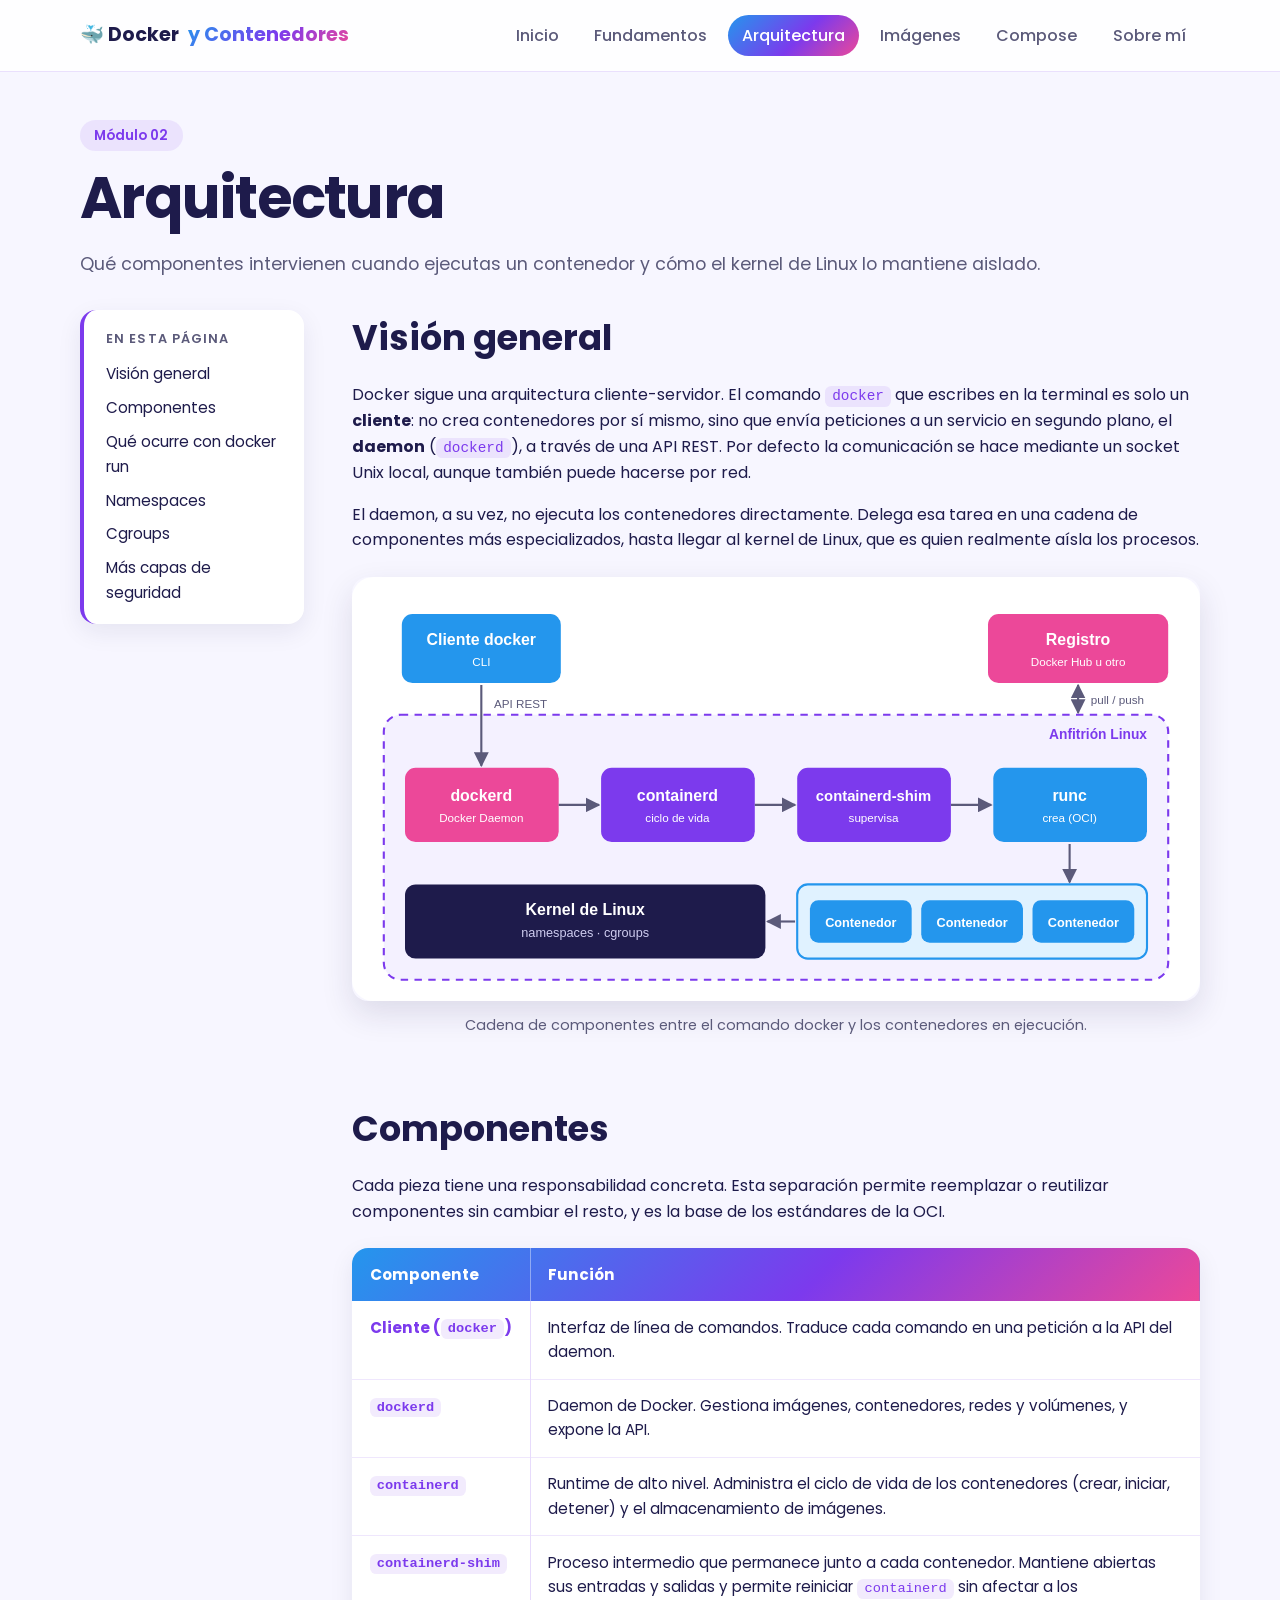
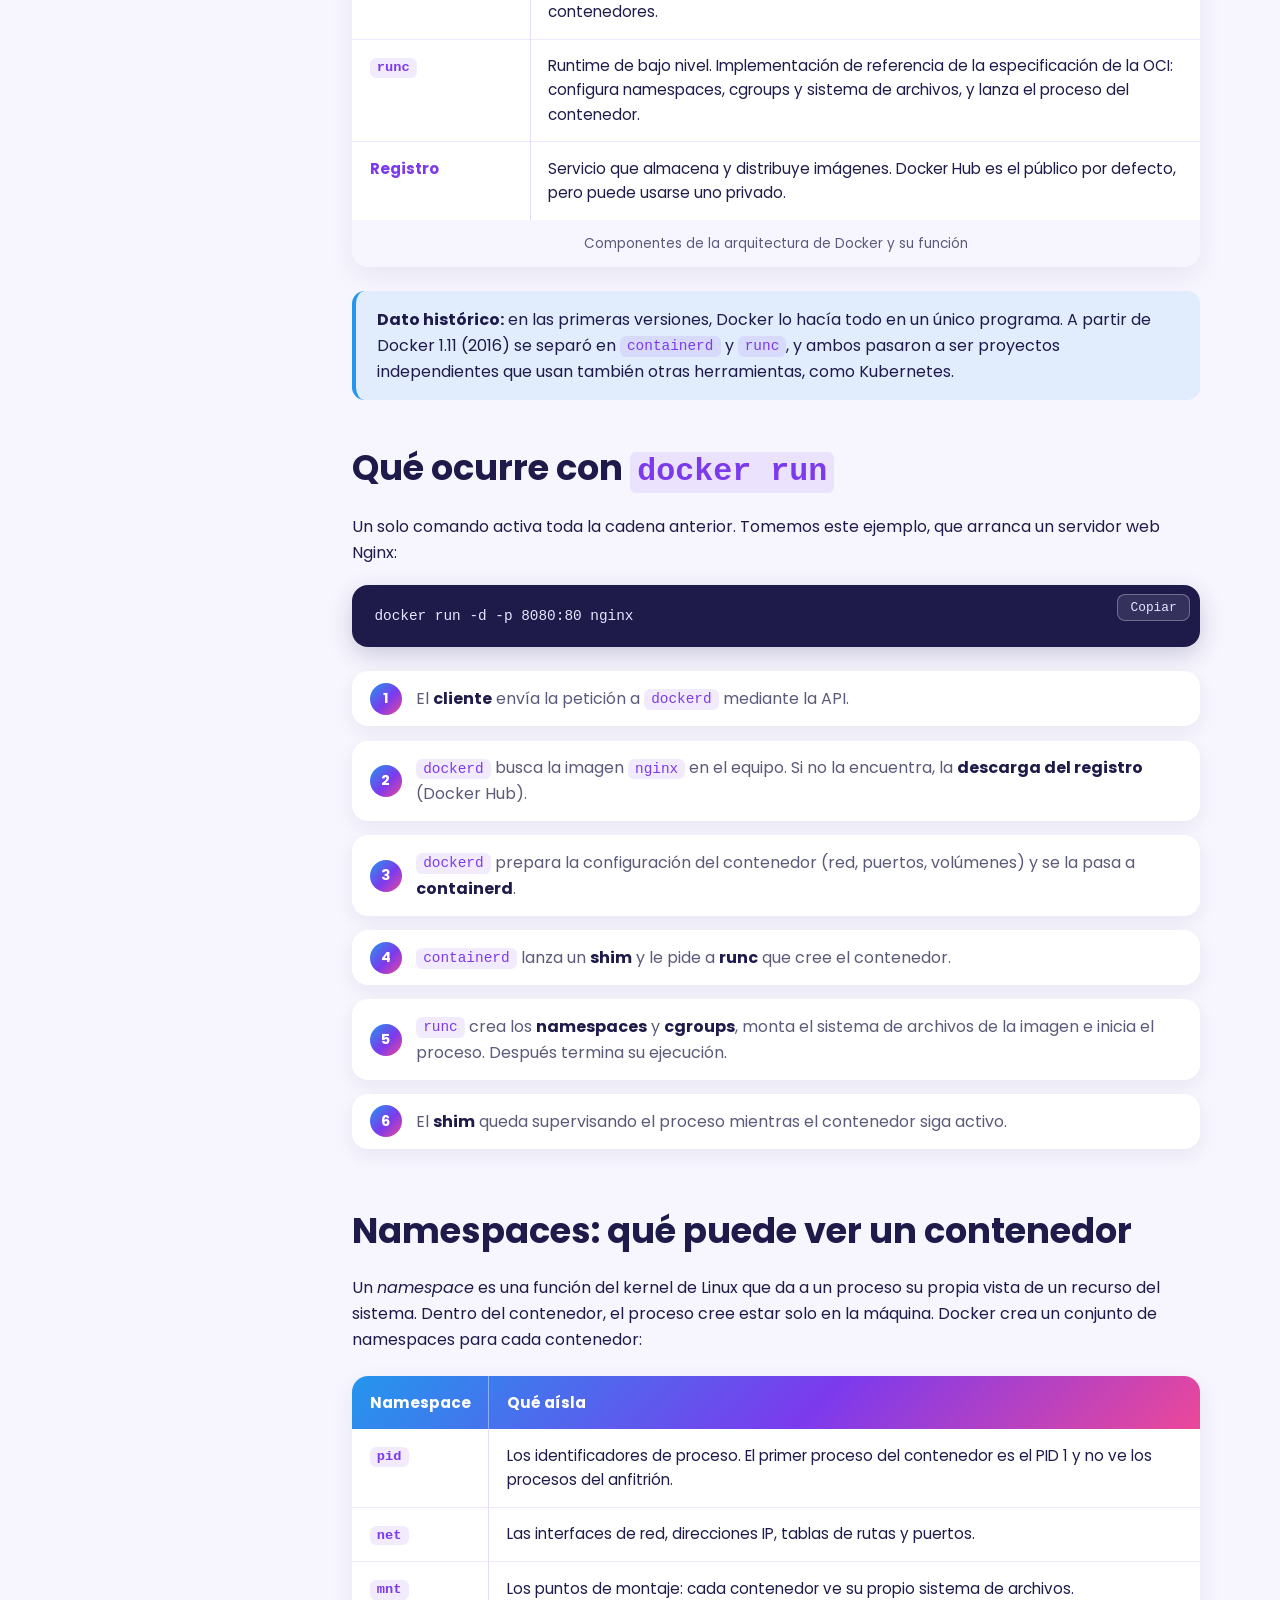
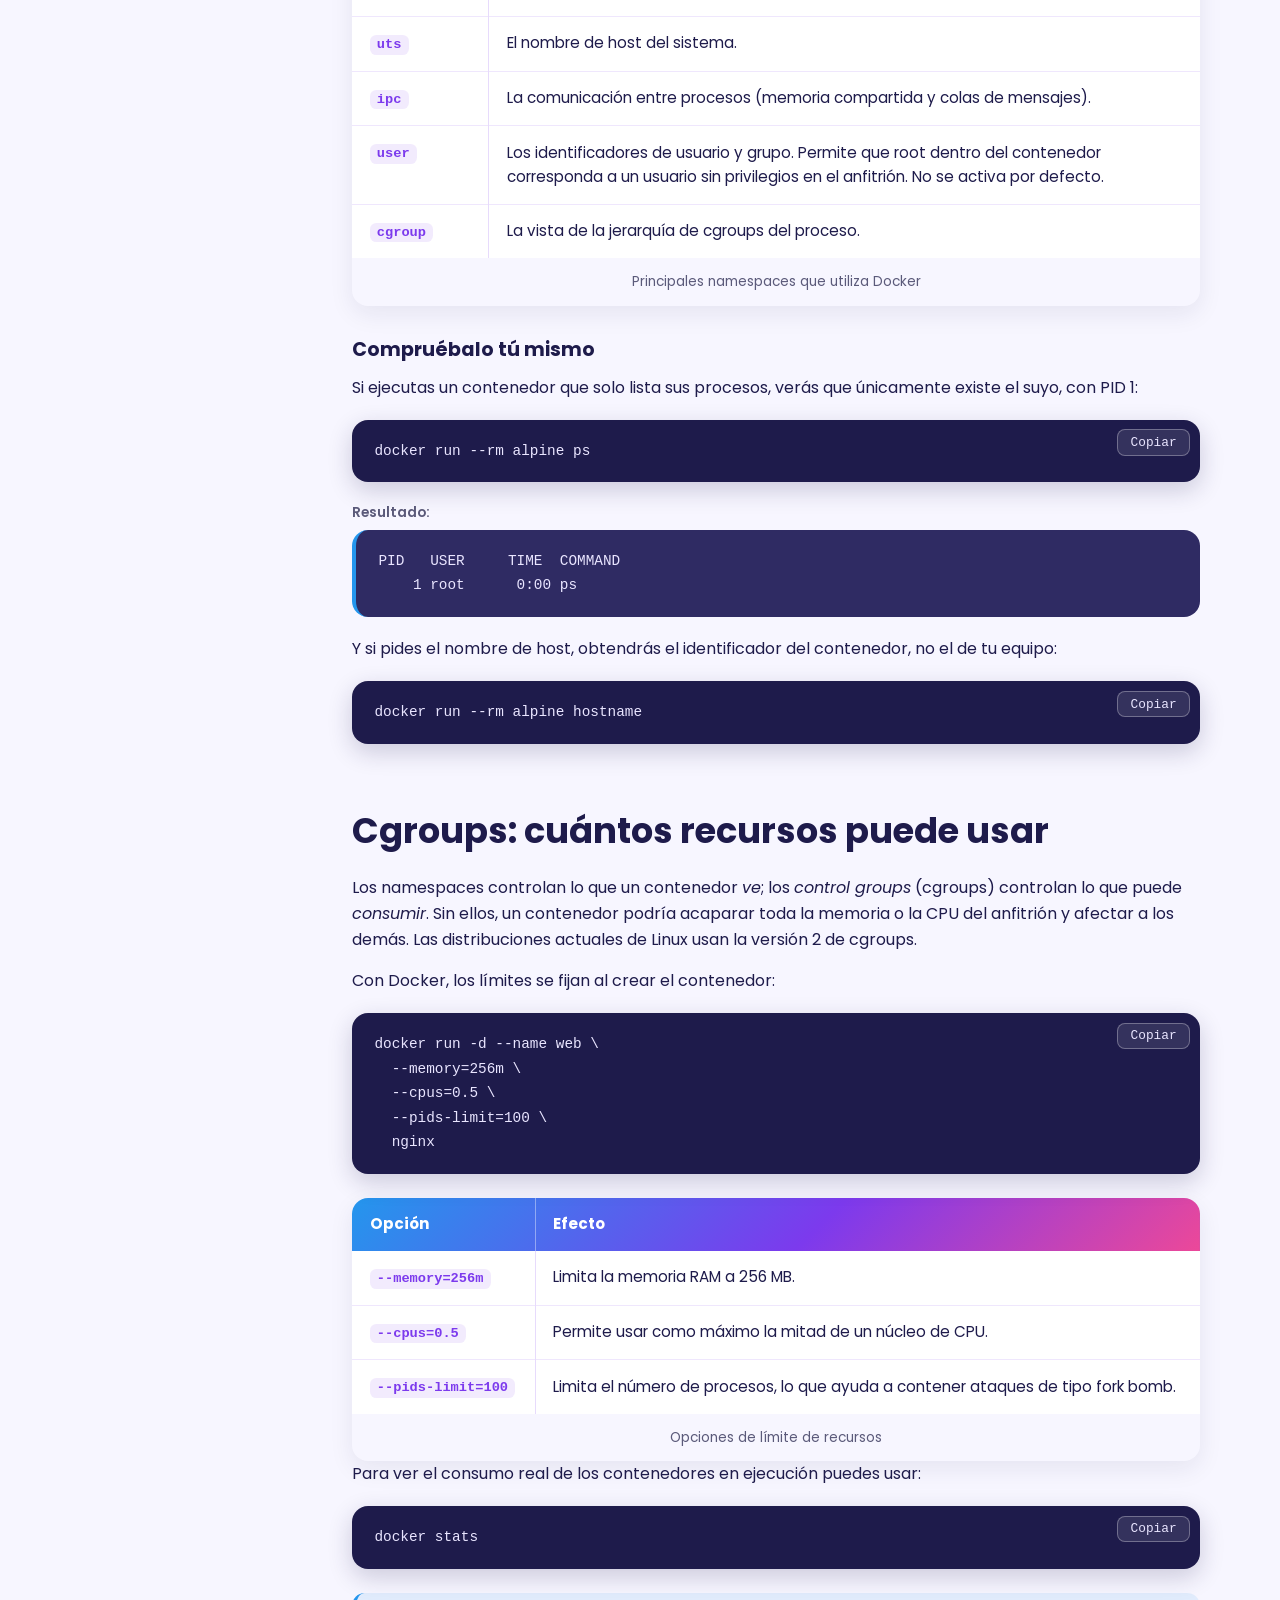
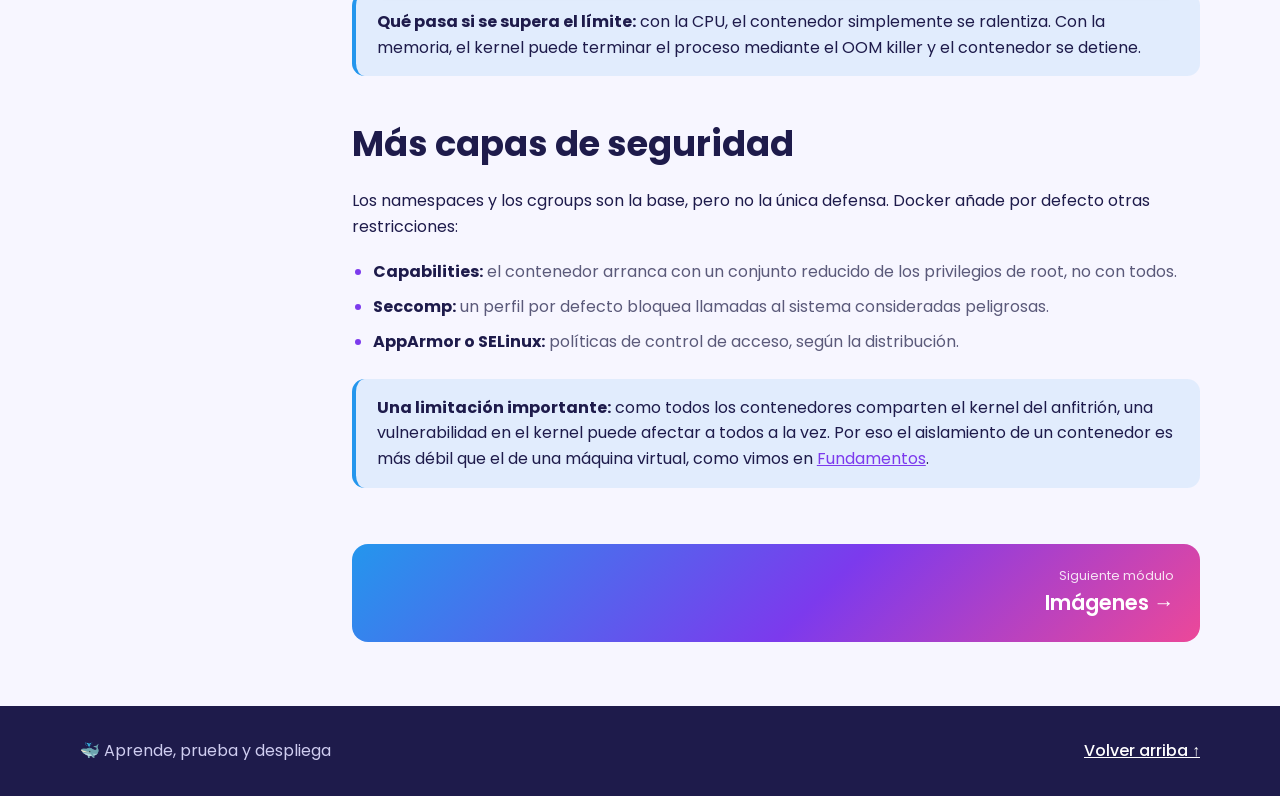
==== commit b60c6989: "Corrige el espaciado del encabezado." ====
--- a/arquitectura.html
+++ b/arquitectura.html
@@ -18,7 +18,7 @@
 
     <header class="site-header">
         <div class="container header-layout">
-            <a class="brand" href="index.html">🐳 Docker<span>y Contenedores</span></a>
+            <a class="brand" href="index.html">🐳 Docker <span>y Contenedores</span></a>
             <button class="menu-toggle" type="button" aria-label="Abrir menú" aria-expanded="false"
                 aria-controls="nav-principal">☰</button>
             <nav id="nav-principal" aria-label="Navegación principal">
